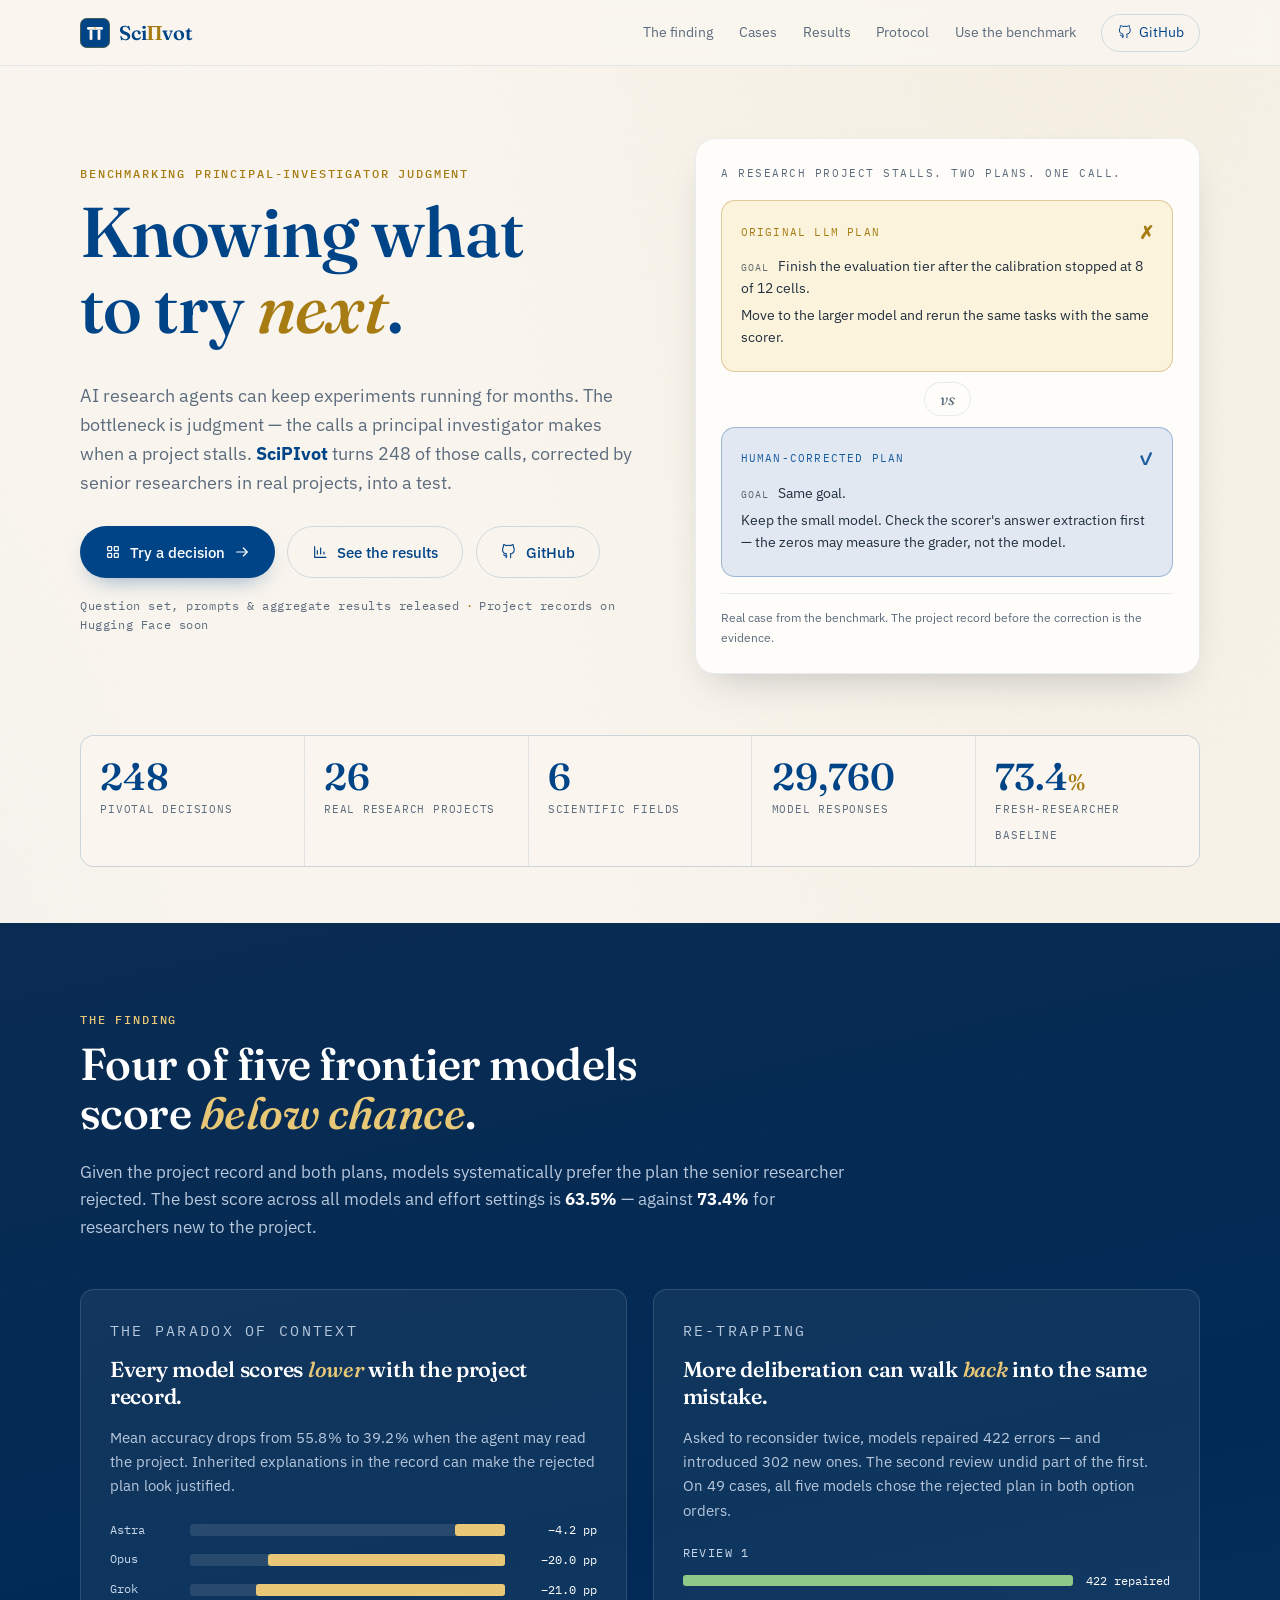
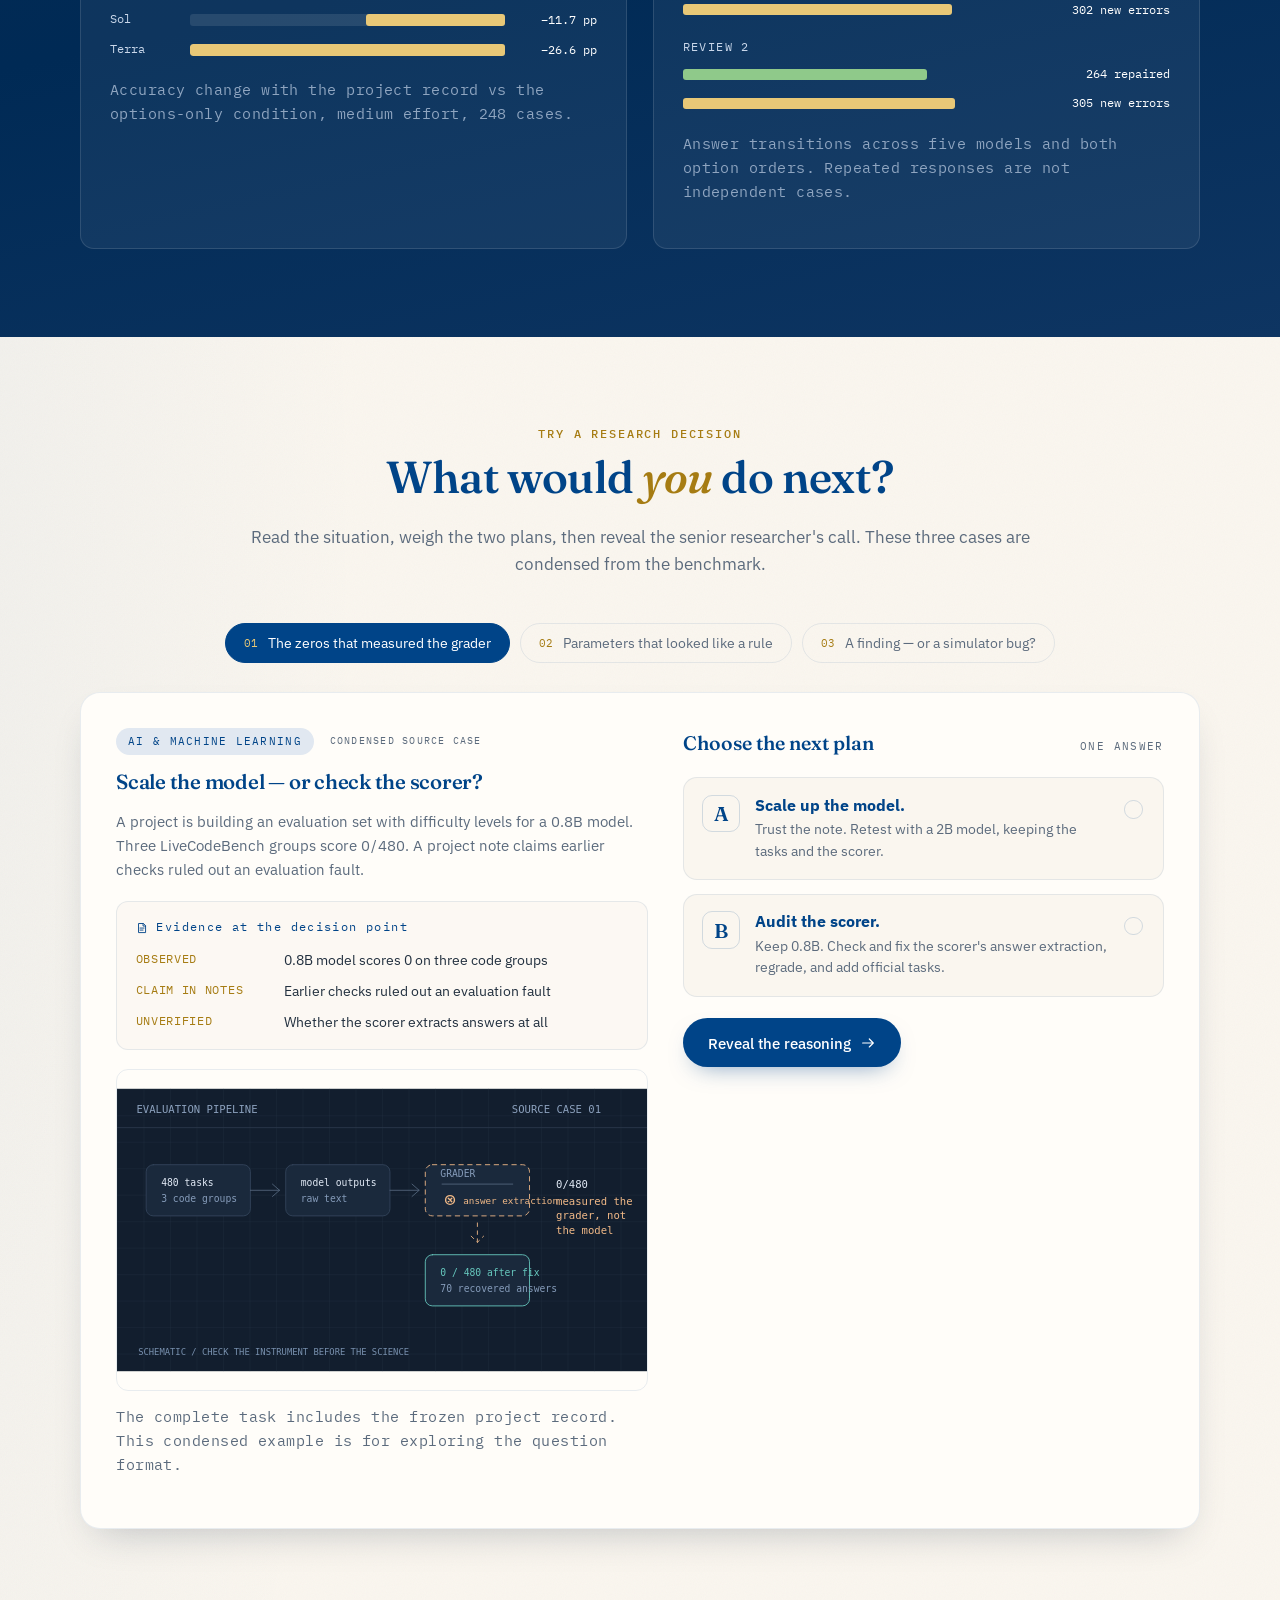
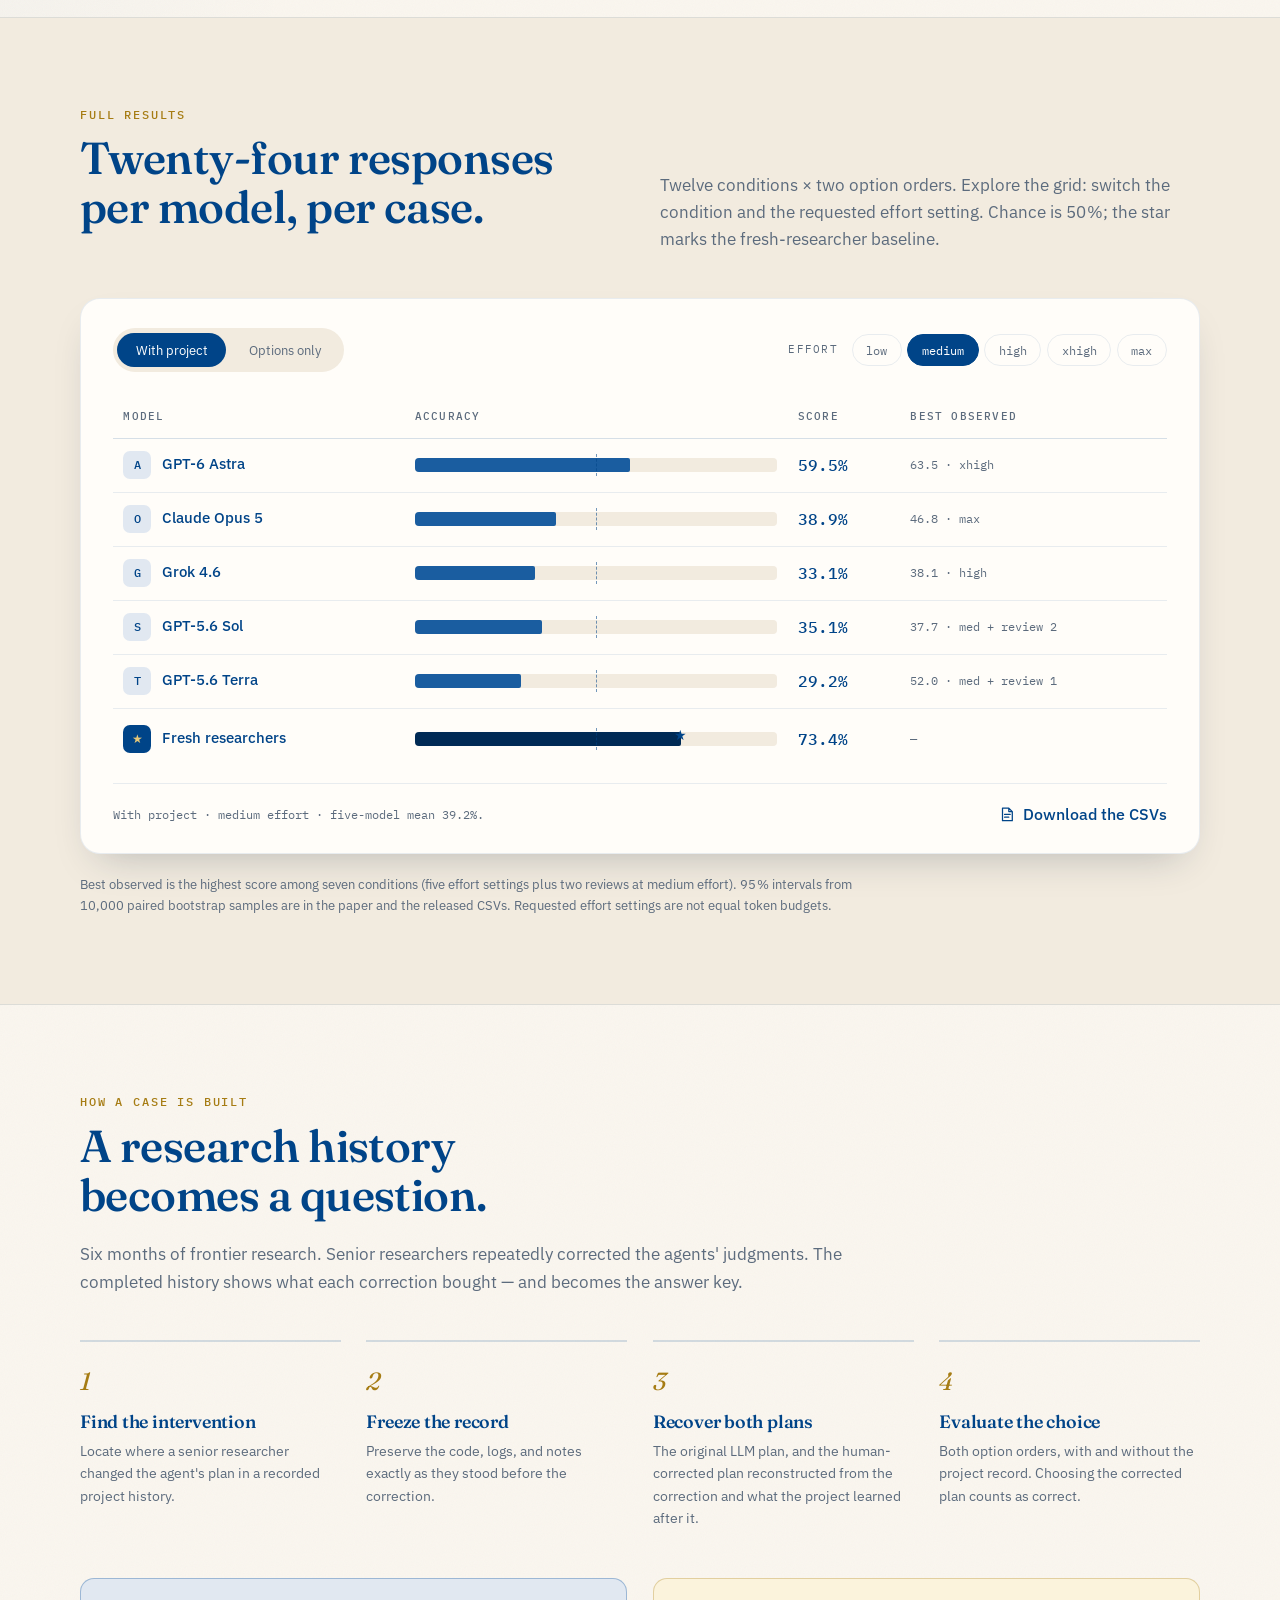
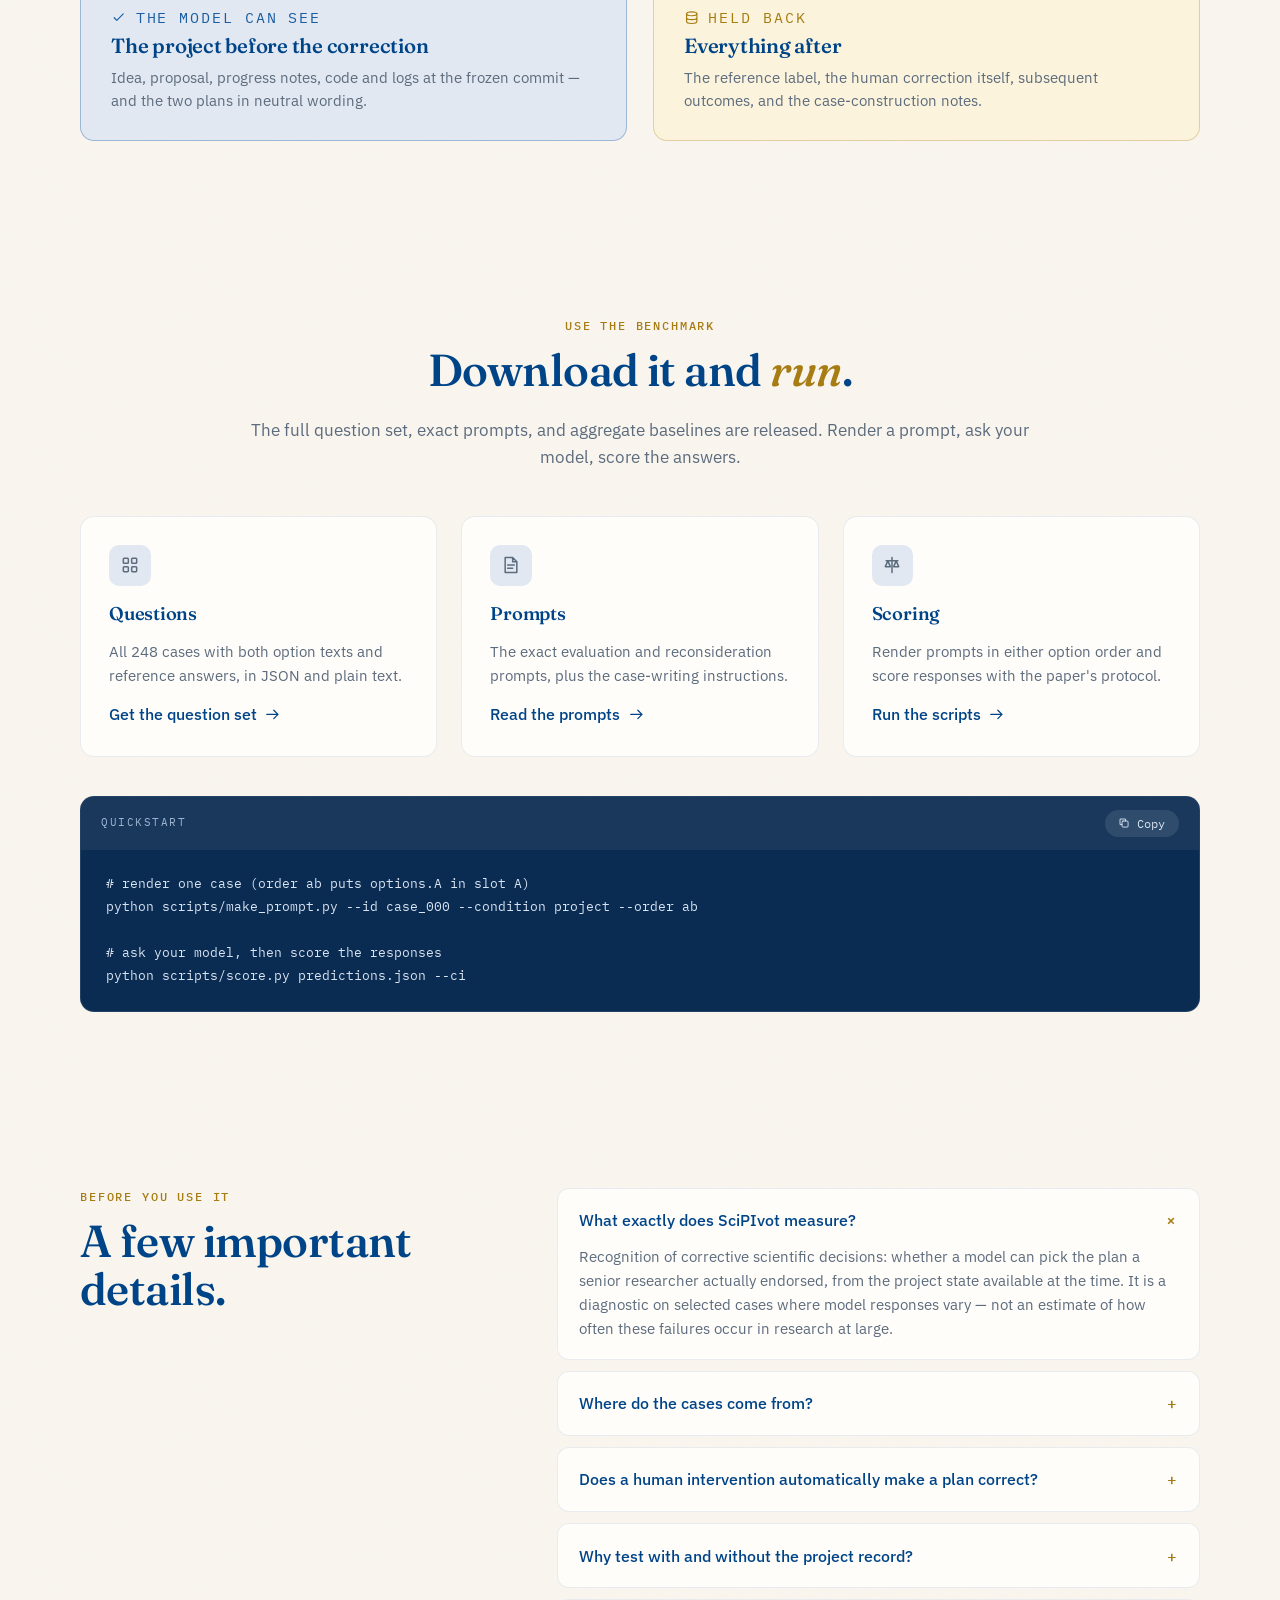
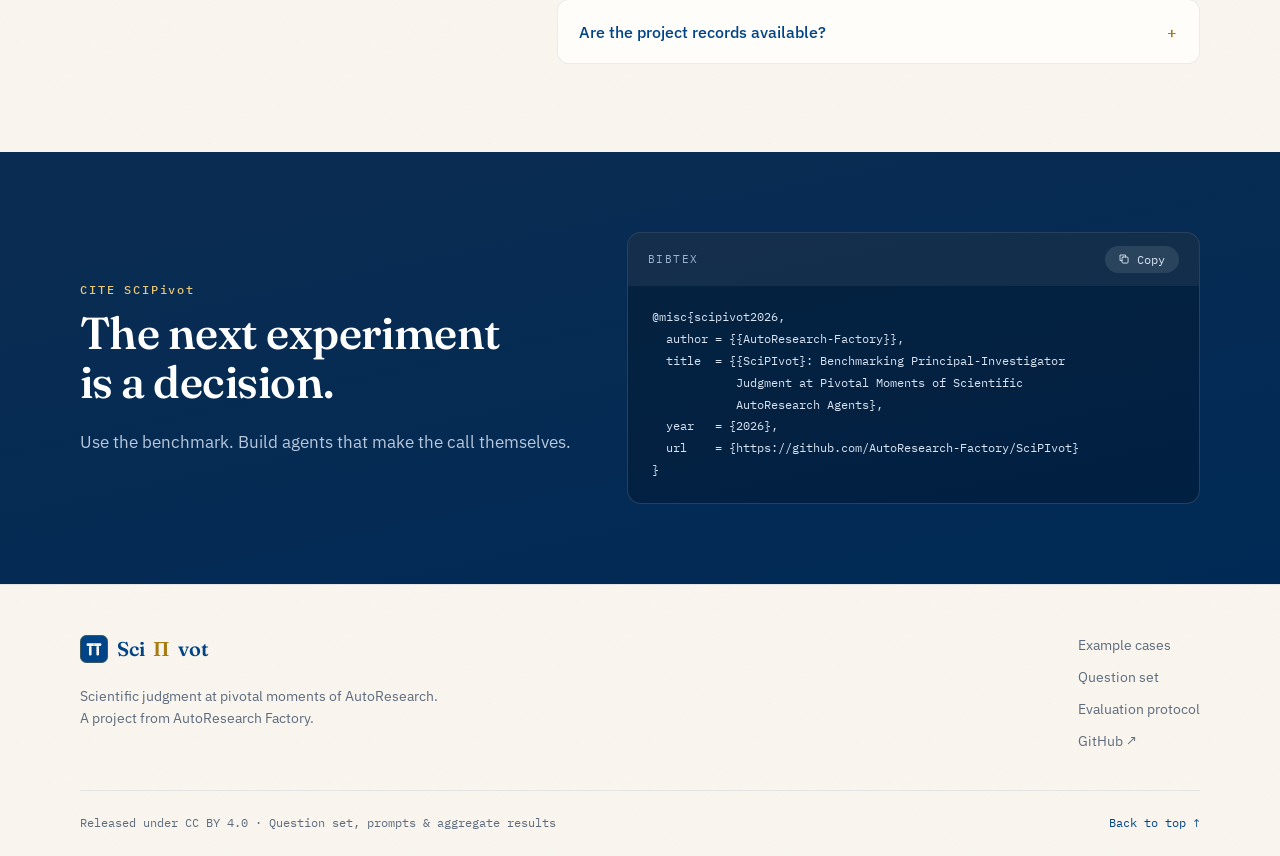
==== docs/index.html @ 682e92ec "Add SciPIvot landing page (docs/) and README banner Redesigned project landing: hero with the two-pl" ====
<!doctype html>
<html lang="en">
<head>
  <meta charset="utf-8">
  <meta name="viewport" content="width=device-width, initial-scale=1">
  <meta name="theme-color" content="#faf6ef">
  <meta name="description" content="SciPIvot benchmarks the judgment of AI research agents at pivotal moments: 248 decisions from real projects where a senior researcher had to correct the agent's plan.">
  <meta property="og:title" content="SciPIvot — Benchmarking PI Judgment of AI Research Agents">
  <meta property="og:description" content="248 decisions from real research. Two competing plans. Can AI make the call a principal investigator would?">
  <meta property="og:type" content="website">
  <meta property="og:image" content="assets/social-card.png">
  <meta property="og:url" content="https://autoresearch-factory.github.io/SciPIvot/">
  <meta name="twitter:card" content="summary_large_image">
  <link rel="canonical" href="https://autoresearch-factory.github.io/SciPIvot/">
  <title>SciPIvot — Benchmarking PI Judgment of AI Research Agents</title>
  <link rel="icon" href="assets/mark.svg" type="image/svg+xml">
  <link rel="preconnect" href="https://fonts.googleapis.com">
  <link rel="preconnect" href="https://fonts.gstatic.com" crossorigin>
  <link href="https://fonts.googleapis.com/css2?family=Fraunces:ital,opsz,wght@0,9..144,300..700;1,9..144,300..700&family=IBM+Plex+Mono:wght@400;500&family=IBM+Plex+Sans:wght@400;500;600&display=swap" rel="stylesheet">
  <link rel="stylesheet" href="style.css">
  <script src="app.js" defer></script>
</head>
<body>
  <svg class="icon-defs" xmlns="http://www.w3.org/2000/svg" aria-hidden="true"><defs>
    <symbol id="icon-arrow" viewBox="0 0 24 24"><path d="M4 12h16m-6-6 6 6-6 6"/></symbol>
    <symbol id="icon-external" viewBox="0 0 24 24"><path d="M7 17 17 7M7 7h10v10"/></symbol>
    <symbol id="icon-github" viewBox="0 0 24 24"><path d="M9 19c-4 1-4-2-6-2m12 5v-4c0-1 .1-2-.5-2.7 3.3-.4 6.5-1.6 6.5-7.3a6 6 0 0 0-1.5-4.2c.2-.8.3-2.3-.2-3.8 0 0-1.2-.4-4.1 1.6a14 14 0 0 0-7.4 0C4.4-.4 3.2 0 3.2 0c-.5 1.5-.4 3-.2 3.8A6 6 0 0 0 1.5 8c0 5.7 3.2 6.9 6.5 7.3-.6.7-.6 1.7-.5 2.7v4" transform="translate(1 1) scale(.9)"/></symbol>
    <symbol id="icon-grid" viewBox="0 0 24 24"><rect x="4" y="4" width="6" height="6" rx="1"/><rect x="14" y="4" width="6" height="6" rx="1"/><rect x="4" y="14" width="6" height="6" rx="1"/><rect x="14" y="14" width="6" height="6" rx="1"/></symbol>
    <symbol id="icon-chart" viewBox="0 0 24 24"><path d="M4 4v16h17M8 15v-5m5 5V6m5 9v-3"/></symbol>
    <symbol id="icon-copy" viewBox="0 0 24 24"><rect x="8" y="8" width="12" height="12" rx="2"/><path d="M15 8V4H4v11h4"/></symbol>
    <symbol id="icon-check" viewBox="0 0 24 24"><path d="m5 12 4 4L19 6"/></symbol>
    <symbol id="icon-file" viewBox="0 0 24 24"><path d="M14 3H5v18h14V8Zm0 0v5h5M8 12h8m-8 4h6"/></symbol>
    <symbol id="icon-scale" viewBox="0 0 24 24"><path d="M12 3v18M5 7h14M7 7l-3 7h6Zm10 0-3 7h6Z"/></symbol>
    <symbol id="icon-db" viewBox="0 0 24 24"><ellipse cx="12" cy="6" rx="8" ry="3"/><path d="M4 6v12c0 1.7 3.6 3 8 3s8-1.3 8-3V6M4 12c0 1.7 3.6 3 8 3s8-1.3 8-3"/></symbol>
  </defs></svg>
  <a class="skip-link" href="#main">Skip to content</a>

  <header class="site-header">
    <div class="container header-inner">
      <a class="brand" href="#main"><img src="assets/mark.svg" width="30" height="30" alt=""><span>Sci<b>&#928;</b>vot</span></a>
      <button class="menu-toggle" aria-expanded="false" aria-controls="main-nav" aria-label="Open navigation"><span></span><span></span></button>
      <nav id="main-nav" aria-label="Main navigation">
        <a href="#finding">The finding</a>
        <a href="#cases">Cases</a>
        <a href="#results">Results</a>
        <a href="#protocol">Protocol</a>
        <a href="#use">Use the benchmark</a>
        <a class="nav-github" href="https://github.com/AutoResearch-Factory/SciPIvot"><svg class="icon"><use href="#icon-github"/></svg>GitHub</a>
      </nav>
    </div>
  </header>

  <main id="main">
    <!-- ============ HERO ============ -->
    <section class="hero">
      <div class="container hero-grid">
        <div class="hero-copy">
          <p class="eyebrow reveal">BENCHMARKING PRINCIPAL-INVESTIGATOR JUDGMENT</p>
          <h1 class="reveal d1">Knowing what<br>to try <em>next</em>.</h1>
          <p class="hero-lede reveal d2">AI research agents can keep experiments running for months. The bottleneck is judgment — the calls a principal investigator makes when a project stalls. <strong>SciPIvot</strong> turns 248 of those calls, corrected by senior researchers in real projects, into a test.</p>
          <div class="hero-actions reveal d3">
            <a class="button button-primary" href="#cases"><svg class="icon"><use href="#icon-grid"/></svg>Try a decision<svg class="icon"><use href="#icon-arrow"/></svg></a>
            <a class="button button-outline" href="#results"><svg class="icon"><use href="#icon-chart"/></svg>See the results</a>
            <a class="button button-outline" href="https://github.com/AutoResearch-Factory/SciPIvot"><svg class="icon"><use href="#icon-github"/></svg>GitHub</a>
          </div>
          <p class="hero-status reveal d4">Question set, prompts &amp; aggregate results released<span>·</span>Project records on Hugging Face soon</p>
        </div>
        <div class="hero-visual reveal d2" aria-label="A benchmark case: two competing plans">
          <div class="plan-duel">
            <p class="duel-caption">A RESEARCH PROJECT STALLS. TWO PLANS. ONE CALL.</p>
            <article class="plan-card plan-rejected">
              <header><span class="plan-tag">Original LLM plan</span><span class="verdict" aria-label="rejected">&#10007;</span></header>
              <p class="plan-goal"><span>Goal</span> Finish the evaluation tier after the calibration stopped at 8 of 12 cells.</p>
              <p>Move to the larger model and rerun the same tasks with the same scorer.</p>
            </article>
            <div class="duel-vs"><span>vs</span></div>
            <article class="plan-card plan-reference">
              <header><span class="plan-tag">Human-corrected plan</span><span class="verdict" aria-label="correct">&#10003;</span></header>
              <p class="plan-goal"><span>Goal</span> Same goal.</p>
              <p>Keep the small model. Check the scorer's answer extraction first — the zeros may measure the grader, not the model.</p>
            </article>
            <p class="duel-note">Real case from the benchmark. The project record before the correction is the evidence.</p>
          </div>
        </div>
      </div>
      <div class="container hero-stats reveal d4" role="list" aria-label="Benchmark at a glance">
        <div class="stat" role="listitem"><strong>248</strong><span>pivotal decisions</span></div>
        <div class="stat" role="listitem"><strong>26</strong><span>real research projects</span></div>
        <div class="stat" role="listitem"><strong>6</strong><span>scientific fields</span></div>
        <div class="stat" role="listitem"><strong>29,760</strong><span>model responses</span></div>
        <div class="stat" role="listitem"><strong>73.4<small>%</small></strong><span>fresh-researcher baseline</span></div>
      </div>
    </section>

    <!-- ============ THE FINDING ============ -->
    <section class="finding-section" id="finding">
      <div class="container">
        <div class="section-heading reveal">
          <p class="eyebrow light">THE FINDING</p>
          <h2>Four of five frontier models<br>score <em>below chance</em>.</h2>
          <p class="section-lede">Given the project record and both plans, models systematically prefer the plan the senior researcher rejected. The best score across all models and effort settings is <strong>63.5%</strong> — against <strong>73.4%</strong> for researchers new to the project.</p>
        </div>
        <div class="finding-grid">
          <article class="finding-card reveal">
            <p class="finding-kicker">THE PARADOX OF CONTEXT</p>
            <h3>Every model scores <em>lower</em> with the project record.</h3>
            <p>Mean accuracy drops from 55.8&#8202;% to 39.2&#8202;% when the agent may read the project. Inherited explanations in the record can make the rejected plan look justified.</p>
            <div class="delta-chart" role="img" aria-label="Accuracy change when the project record is added, per model: Astra minus 4.2, Opus minus 20.0, Grok minus 21.0, Sol minus 11.7, Terra minus 26.6 percentage points">
              <div class="delta-row"><span class="delta-name">Astra</span><span class="delta-track"><span class="delta-bar" style="--w:15.8%"></span></span><span class="delta-val">&#8722;4.2 pp</span></div>
              <div class="delta-row"><span class="delta-name">Opus</span><span class="delta-track"><span class="delta-bar" style="--w:75.2%"></span></span><span class="delta-val">&#8722;20.0 pp</span></div>
              <div class="delta-row"><span class="delta-name">Grok</span><span class="delta-track"><span class="delta-bar" style="--w:79.0%"></span></span><span class="delta-val">&#8722;21.0 pp</span></div>
              <div class="delta-row"><span class="delta-name">Sol</span><span class="delta-track"><span class="delta-bar" style="--w:44.0%"></span></span><span class="delta-val">&#8722;11.7 pp</span></div>
              <div class="delta-row"><span class="delta-name">Terra</span><span class="delta-track"><span class="delta-bar" style="--w:100%"></span></span><span class="delta-val">&#8722;26.6 pp</span></div>
            </div>
            <p class="chart-note">Accuracy change with the project record vs the options-only condition, medium effort, 248 cases.</p>
          </article>
          <article class="finding-card reveal d1">
            <p class="finding-kicker">RE-TRAPPING</p>
            <h3>More deliberation can walk <em>back</em> into the same mistake.</h3>
            <p>Asked to reconsider twice, models repaired 422 errors — and introduced 302 new ones. The second review undid part of the first. On 49 cases, all five models chose the rejected plan in both option orders.</p>
            <div class="repair-viz" role="img" aria-label="First review: 422 repairs, 302 new errors. Second review: 264 repairs, 305 new errors.">
              <div class="repair-stage">
                <p class="repair-label">Review 1</p>
                <div class="repair-bars">
                  <div class="repair-bar repair-good"><span class="repair-fill" style="--w:100%"></span><span class="repair-num">422 repaired</span></div>
                  <div class="repair-bar repair-bad"><span class="repair-fill" style="--w:71.6%"></span><span class="repair-num">302 new errors</span></div>
                </div>
              </div>
              <div class="repair-stage">
                <p class="repair-label">Review 2</p>
                <div class="repair-bars">
                  <div class="repair-bar repair-good"><span class="repair-fill" style="--w:62.6%"></span><span class="repair-num">264 repaired</span></div>
                  <div class="repair-bar repair-bad"><span class="repair-fill" style="--w:72.3%"></span><span class="repair-num">305 new errors</span></div>
                </div>
              </div>
            </div>
            <p class="chart-note">Answer transitions across five models and both option orders. Repeated responses are not independent cases.</p>
          </article>
        </div>
      </div>
    </section>

    <!-- ============ CASES ============ -->
    <section class="section container" id="cases">
      <div class="section-heading centered reveal">
        <p class="eyebrow">TRY A RESEARCH DECISION</p>
        <h2>What would <em>you</em> do next?</h2>
        <p class="section-lede">Read the situation, weigh the two plans, then reveal the senior researcher's call. These three cases are condensed from the benchmark.</p>
      </div>
      <div class="case-tabs reveal" role="tablist" aria-label="Example research cases">
        <button role="tab" id="tab-scorer" aria-selected="true" aria-controls="case-panel" data-case="scorer"><span>01</span>The zeros that measured the grader</button>
        <button role="tab" id="tab-cloth" tabindex="-1" aria-selected="false" aria-controls="case-panel" data-case="cloth"><span>02</span>Parameters that looked like a rule</button>
        <button role="tab" id="tab-simulator" tabindex="-1" aria-selected="false" aria-controls="case-panel" data-case="simulator"><span>03</span>A finding — or a simulator bug?</button>
      </div>
      <div class="example-panel reveal d1" id="case-panel" role="tabpanel" aria-labelledby="tab-scorer">
        <div class="case-context">
          <div class="case-context-top">
            <span class="domain-tag" id="case-domain">AI &amp; MACHINE LEARNING</span>
            <span class="example-label">CONDENSED SOURCE CASE</span>
          </div>
          <h3 id="case-title">Scale the model — or check the scorer?</h3>
          <p id="case-context">A project is building an evaluation set with difficulty levels for a 0.8B model. Three LiveCodeBench groups score 0&#8202;/&#8202;480. A project note claims earlier checks ruled out an evaluation fault.</p>
          <div class="evidence-window">
            <div class="evidence-title"><svg class="icon"><use href="#icon-file"/></svg>Evidence at the decision point</div>
            <dl id="case-evidence">
              <div><dt>Observed</dt><dd>0.8B model scores 0 on three code groups</dd></div>
              <div><dt>Claim in notes</dt><dd>Earlier checks ruled out an evaluation fault</dd></div>
              <div><dt>Unverified</dt><dd>Whether the scorer extracts answers at all</dd></div>
            </dl>
          </div>
          <div class="case-schematic"><img id="case-image" src="assets/case-scorer.svg" alt="Schematic of an evaluation pipeline where the grader skips answer extraction" width="600" height="320"></div>
          <p class="snapshot-note">The complete task includes the frozen project record. This condensed example is for exploring the question format.</p>
        </div>
        <div class="case-decision">
          <div class="decision-heading"><h4>Choose the next plan</h4><span>ONE ANSWER</span></div>
          <div class="answer-options" role="group" aria-label="Candidate research plans">
            <button class="answer" data-answer="a" aria-pressed="false">
              <span class="answer-letter">A</span>
              <span class="answer-body"><strong id="answer-a-title">Scale up the model.</strong><span id="answer-a-body">Trust the note. Retest with a 2B model, keeping the tasks and the scorer.</span></span>
              <span class="answer-radio" aria-hidden="true"></span>
            </button>
            <button class="answer" data-answer="b" aria-pressed="false">
              <span class="answer-letter">B</span>
              <span class="answer-body"><strong id="answer-b-title">Audit the scorer.</strong><span id="answer-b-body">Keep 0.8B. Check and fix the scorer's answer extraction, regrade, and add official tasks.</span></span>
              <span class="answer-radio" aria-hidden="true"></span>
            </button>
          </div>
          <div class="answer-result" id="answer-result" role="status" hidden></div>
          <div class="case-controls">
            <button class="button button-primary" id="reveal-answer" disabled>Reveal the reasoning<svg class="icon"><use href="#icon-arrow"/></svg></button>
            <button class="text-button" id="reset-case" hidden>Try another case &#8635;</button>
          </div>
          <p class="example-feedback" id="copy-feedback" role="status"></p>
        </div>
      </div>
    </section>

    <!-- ============ RESULTS ============ -->
    <section class="results-section" id="results">
      <div class="container">
        <div class="section-heading results-heading reveal">
          <div>
            <p class="eyebrow">FULL RESULTS</p>
            <h2>Twenty-four responses<br>per model, per case.</h2>
          </div>
          <p class="section-lede">Twelve conditions &#215; two option orders. Explore the grid: switch the condition and the requested effort setting. Chance is 50&#8202;%; the star marks the fresh-researcher baseline.</p>
        </div>
        <div class="result-panel reveal d1">
          <div class="result-toolbar">
            <div class="segmented" role="group" aria-label="Evaluation condition">
              <button type="button" data-arm="project" aria-pressed="true">With project</button>
              <button type="button" data-arm="options" aria-pressed="false">Options only</button>
            </div>
            <div class="effort-picker" role="group" aria-label="Requested effort setting">
              <span class="effort-label">Effort</span>
              <button type="button" data-effort="low">low</button>
              <button type="button" data-effort="medium" aria-pressed="true">medium</button>
              <button type="button" data-effort="high">high</button>
              <button type="button" data-effort="xhigh">xhigh</button>
              <button type="button" data-effort="max">max</button>
            </div>
          </div>
          <div class="result-table-scroll">
            <table class="results-table">
              <caption class="sr-only">Model accuracy by condition and effort setting.</caption>
              <thead><tr>
                <th scope="col">Model</th>
                <th scope="col">Accuracy</th>
                <th scope="col">Score</th>
                <th scope="col">Best observed</th>
              </tr></thead>
              <tbody id="result-rows"></tbody>
              <tfoot>
                <tr class="human-row"><th scope="row"><span class="model-symbol human">&#9733;</span>Fresh researchers</th>
                  <td><div class="meter"><span class="meter-fill human-fill" style="--w:73.4%"></span><span class="chance" style="left:50%"></span><span class="human-mark" style="left:73.4%">&#9733;</span></div></td>
                  <td class="score-cell">73.4%</td><td class="best-cell">—</td></tr>
              </tfoot>
            </table>
          </div>
          <div class="result-bottom">
            <p id="result-summary" role="status">With project · medium effort · five-model mean 39.2%.</p>
            <a class="text-link" href="https://github.com/AutoResearch-Factory/SciPIvot/tree/main/results"><svg class="icon"><use href="#icon-file"/></svg>Download the CSVs</a>
          </div>
        </div>
        <div class="result-notes reveal">
          <p>Best observed is the highest score among seven conditions (five effort settings plus two reviews at medium effort). 95&#8202;% intervals from 10,000 paired bootstrap samples are in the paper and the released CSVs. Requested effort settings are not equal token budgets.</p>
        </div>
      </div>
    </section>

    <!-- ============ PROTOCOL ============ -->
    <section class="protocol-section" id="protocol">
      <div class="container">
        <div class="section-heading reveal">
          <p class="eyebrow">HOW A CASE IS BUILT</p>
          <h2>A research history<br>becomes a question.</h2>
          <p class="section-lede">Six months of frontier research. Senior researchers repeatedly corrected the agents' judgments. The completed history shows what each correction bought — and becomes the answer key.</p>
        </div>
        <ol class="pipeline reveal">
          <li><span class="step-number">1</span><h3>Find the intervention</h3><p>Locate where a senior researcher changed the agent's plan in a recorded project history.</p></li>
          <li><span class="step-number">2</span><h3>Freeze the record</h3><p>Preserve the code, logs, and notes exactly as they stood before the correction.</p></li>
          <li><span class="step-number">3</span><h3>Recover both plans</h3><p>The original LLM plan, and the human-corrected plan reconstructed from the correction and what the project learned after it.</p></li>
          <li><span class="step-number">4</span><h3>Evaluate the choice</h3><p>Both option orders, with and without the project record. Choosing the corrected plan counts as correct.</p></li>
        </ol>
        <div class="boundary-panel reveal d1">
          <div class="boundary can-see">
            <p class="boundary-label"><svg class="icon"><use href="#icon-check"/></svg>THE MODEL CAN SEE</p>
            <h3>The project before the correction</h3>
            <p>Idea, proposal, progress notes, code and logs at the frozen commit — and the two plans in neutral wording.</p>
          </div>
          <div class="boundary held-back">
            <p class="boundary-label"><svg class="icon"><use href="#icon-db"/></svg>HELD BACK</p>
            <h3>Everything after</h3>
            <p>The reference label, the human correction itself, subsequent outcomes, and the case-construction notes.</p>
          </div>
        </div>
      </div>
    </section>

    <!-- ============ USE IT ============ -->
    <section class="section container" id="use">
      <div class="section-heading centered reveal">
        <p class="eyebrow">USE THE BENCHMARK</p>
        <h2>Download it and <em>run</em>.</h2>
        <p class="section-lede">The full question set, exact prompts, and aggregate baselines are released. Render a prompt, ask your model, score the answers.</p>
      </div>
      <div class="use-grid reveal">
        <article class="use-card">
          <p class="use-icon"><svg class="icon"><use href="#icon-grid"/></svg></p>
          <h3>Questions</h3>
          <p>All 248 cases with both option texts and reference answers, in JSON and plain text.</p>
          <a class="text-link" href="https://github.com/AutoResearch-Factory/SciPIvot/tree/main/data">Get the question set<svg class="icon"><use href="#icon-arrow"/></svg></a>
        </article>
        <article class="use-card">
          <p class="use-icon"><svg class="icon"><use href="#icon-file"/></svg></p>
          <h3>Prompts</h3>
          <p>The exact evaluation and reconsideration prompts, plus the case-writing instructions.</p>
          <a class="text-link" href="https://github.com/AutoResearch-Factory/SciPIvot/tree/main/prompts">Read the prompts<svg class="icon"><use href="#icon-arrow"/></svg></a>
        </article>
        <article class="use-card">
          <p class="use-icon"><svg class="icon"><use href="#icon-scale"/></svg></p>
          <h3>Scoring</h3>
          <p>Render prompts in either option order and score responses with the paper's protocol.</p>
          <a class="text-link" href="https://github.com/AutoResearch-Factory/SciPIvot/tree/main/scripts">Run the scripts<svg class="icon"><use href="#icon-arrow"/></svg></a>
        </article>
      </div>
      <div class="snippet-wrap reveal d1">
        <div class="snippet-head"><span>QUICKSTART</span><button class="copy-btn" type="button" data-copy="snippet"><svg class="icon"><use href="#icon-copy"/></svg><span>Copy</span></button></div>
        <pre id="snippet"><code># render one case (order ab puts options.A in slot A)
python scripts/make_prompt.py --id case_000 --condition project --order ab

# ask your model, then score the responses
python scripts/score.py predictions.json --ci</code></pre>
      </div>
    </section>

    <!-- ============ FAQ ============ -->
    <section class="section container faq-section" id="faq">
      <div class="section-heading reveal">
        <p class="eyebrow">BEFORE YOU USE IT</p>
        <h2>A few important details.</h2>
      </div>
      <div class="faq-list reveal">
        <details open><summary>What exactly does SciPIvot measure?<span aria-hidden="true">+</span></summary><p>Recognition of corrective scientific decisions: whether a model can pick the plan a senior researcher actually endorsed, from the project state available at the time. It is a diagnostic on selected cases where model responses vary — not an estimate of how often these failures occur in research at large.</p></details>
        <details><summary>Where do the cases come from?<span aria-hidden="true">+</span></summary><p>Six months of research in which senior researchers ran LLM agents on 26 PhD-level projects across six scientific fields, from PDE solving to robotics to biological imaging, and repeatedly intervened. The benchmark draws its cases from those recorded interventions.</p></details>
        <details><summary>Does a human intervention automatically make a plan correct?<span aria-hidden="true">+</span></summary><p>The intervention identifies a candidate decision. The reference plan is grounded in the correction and in the experimental record that explains it. It is not a claim that every alternative direction is invalid — it is the best-supported next step for that project's question.</p></details>
        <details><summary>Why test with and without the project record?<span aria-hidden="true">+</span></summary><p>A model can pick the reference option from wording alone. The options-only condition exposes that. The surprising part: on these cases every model does worse with the record — the inherited explanations in it can make the rejected plan look justified.</p></details>
        <details><summary>Are the project records available?<span aria-hidden="true">+</span></summary><p>Yes. The frozen project records are being released as a Hugging Face dataset, packaged per project at the exact commits the cases use. The question set, prompts, and aggregate results are already in the GitHub repository.</p></details>
      </div>
    </section>

    <!-- ============ CITE ============ -->
    <section class="cite-section" id="cite">
      <div class="container cite-inner reveal">
        <div>
          <p class="eyebrow light">CITE SCIPivot</p>
          <h2>The next experiment<br>is a decision.</h2>
          <p class="section-lede">Use the benchmark. Build agents that make the call themselves.</p>
        </div>
        <div class="cite-box">
          <div class="snippet-head"><span>BIBTEX</span><button class="copy-btn" type="button" data-copy="bibtex"><svg class="icon"><use href="#icon-copy"/></svg><span>Copy</span></button></div>
          <pre id="bibtex"><code>@misc{scipivot2026,
  author = {{AutoResearch-Factory}},
  title  = {{SciPIvot}: Benchmarking Principal-Investigator
            Judgment at Pivotal Moments of Scientific
            AutoResearch Agents},
  year   = {2026},
  url    = {https://github.com/AutoResearch-Factory/SciPIvot}
}</code></pre>
        </div>
      </div>
    </section>
  </main>

  <footer class="site-footer">
    <div class="container footer-main">
      <div>
        <a class="brand" href="#main"><img src="assets/mark.svg" width="28" height="28" alt="">Sci<b>&#928;</b>vot</a>
        <p>Scientific judgment at pivotal moments of AutoResearch.<br>A project from AutoResearch Factory.</p>
      </div>
      <nav aria-label="Footer navigation">
        <a href="#cases">Example cases</a>
        <a href="https://github.com/AutoResearch-Factory/SciPIvot/tree/main/data">Question set</a>
        <a href="#protocol">Evaluation protocol</a>
        <a href="https://github.com/AutoResearch-Factory/SciPIvot">GitHub &#8599;</a>
      </nav>
    </div>
    <div class="container footer-bottom">
      <span>Released under CC BY 4.0 &#183; Question set, prompts &amp; aggregate results</span>
      <a href="#main">Back to top &#8593;</a>
    </div>
  </footer>
</body>
</html>
---- docs/style.css ----
/* ============================================================
   SciPIvot landing — "laboratory notebook x scientific journal"
   Palette validated for CVD safety: mark navy #1A5DA0, amber #A67C13
   on warm paper #FAF6EF (see docs/assets/ — validator: ALL PASS).
   ============================================================ */
:root {
  --paper: #faf6ef;
  --paper-deep: #f2ebdf;
  --card: #fffdf9;
  --ink: #004488;            /* headings / brand navy (paper figure navy) */
  --ink-deep: #002a55;
  --text: #22303f;
  --text-soft: #5c6b7d;
  --hairline: rgba(0, 68, 136, .16);
  --hairline-soft: rgba(0, 68, 136, .09);
  --navy-mark: #1a5da0;      /* validated chart navy */
  --amber: #a67c13;          /* validated chart amber */
  --amber-tint: #fbf3dc;     /* paper: original LLM plan */
  --navy-tint: #e1e8f1;      /* paper: human-corrected plan */
  --shadow: 0 18px 40px -18px rgba(26, 42, 64, .28);
  --radius: 14px;
  --font-display: "Fraunces", "Iowan Old Style", Georgia, serif;
  --font-body: "IBM Plex Sans", "Helvetica Neue", sans-serif;
  --font-mono: "IBM Plex Mono", Menlo, monospace;
}

* { box-sizing: border-box; }
html { scroll-behavior: smooth; }
body {
  margin: 0;
  font-family: var(--font-body);
  color: var(--text);
  background-color: var(--paper);
  background-image:
    radial-gradient(ellipse 90% 60% at 85% -10%, rgba(166, 124, 19, .07), transparent 60%),
    radial-gradient(ellipse 70% 50% at -10% 30%, rgba(26, 93, 160, .05), transparent 55%),
    url("data:image/svg+xml,%3Csvg xmlns='http://www.w3.org/2000/svg' width='140' height='140'%3E%3Cfilter id='n'%3E%3CfeTurbulence type='fractalNoise' baseFrequency='.9' numOctaves='2'/%3E%3C/filter%3E%3Crect width='140' height='140' filter='url(%23n)' opacity='.035'/%3E%3C/svg%3E");
  line-height: 1.6;
  -webkit-font-smoothing: antialiased;
}
img { max-width: 100%; display: block; }
a { color: inherit; }
.icon-defs { position: absolute; width: 0; height: 0; }
.icon { width: 1.05em; height: 1.05em; fill: none; stroke: currentColor; stroke-width: 1.8; stroke-linecap: round; stroke-linejoin: round; vertical-align: -0.15em; }
.skip-link { position: absolute; left: -999px; top: 0; background: var(--ink); color: #fff; padding: .6em 1em; z-index: 99; }
.skip-link:focus { left: 8px; }
.container { width: min(1120px, 92vw); margin-inline: auto; }
.sr-only { position: absolute; width: 1px; height: 1px; overflow: hidden; clip: rect(0 0 0 0); }

/* ---------- type ---------- */
h1, h2, h3 { font-family: var(--font-display); color: var(--ink); line-height: 1.08; margin: 0 0 .5em; font-weight: 560; letter-spacing: -.012em; }
h1 { font-size: clamp(2.7rem, 6vw, 4.4rem); }
h2 { font-size: clamp(1.9rem, 3.6vw, 2.8rem); }
h3 { font-size: 1.28rem; line-height: 1.25; }
h1 em, h2 em, h3 em { font-style: italic; color: var(--amber); font-weight: 520; }
.eyebrow {
  font-family: var(--font-mono); font-size: .72rem; letter-spacing: .16em;
  color: var(--amber); margin: 0 0 .9em; font-weight: 500;
}
.eyebrow.light { color: #e8c877; }
.section-lede { font-size: 1.06rem; color: var(--text-soft); max-width: 46em; margin: 0; }
.section { padding: 5.5rem 0; }
.section-heading { margin-bottom: 2.8rem; }
.section-heading.centered { text-align: center; }
.section-heading.centered .section-lede { margin-inline: auto; }

/* ---------- header ---------- */
.site-header {
  position: sticky; top: 0; z-index: 50;
  background: color-mix(in srgb, var(--paper) 88%, transparent);
  backdrop-filter: blur(10px);
  border-bottom: 1px solid var(--hairline-soft);
}
.header-inner { display: flex; align-items: center; justify-content: space-between; padding: .85rem 0; }
.brand { display: inline-flex; align-items: center; gap: .55rem; text-decoration: none; font-family: var(--font-display); font-size: 1.25rem; color: var(--ink); font-weight: 600; }
.brand b { font-weight: 600; color: var(--amber); }
.site-header nav { display: flex; gap: 1.6rem; align-items: center; }
.site-header nav a { text-decoration: none; font-size: .88rem; color: var(--text-soft); transition: color .2s; }
.site-header nav a:hover { color: var(--ink); }
.nav-github { display: inline-flex; gap: .4rem; align-items: center; border: 1px solid var(--hairline); padding: .42rem .95rem; border-radius: 999px; color: var(--ink) !important; }
.nav-github:hover { background: var(--ink); color: #fff !important; }
.menu-toggle { display: none; background: none; border: 0; padding: .5rem; cursor: pointer; }
.menu-toggle span { display: block; width: 22px; height: 2px; background: var(--ink); margin: 5px 0; transition: .25s; }

/* ---------- buttons ---------- */
.button {
  display: inline-flex; align-items: center; gap: .55rem; text-decoration: none;
  padding: .82rem 1.5rem; border-radius: 999px; font-size: .95rem; font-weight: 500;
  border: 1px solid transparent; cursor: pointer; font-family: var(--font-body);
  transition: transform .18s ease, box-shadow .18s ease, background .18s;
}
.button-primary { background: var(--ink); color: #fff; box-shadow: 0 10px 24px -12px rgba(0, 68, 136, .55); }
.button-primary:hover { transform: translateY(-2px); background: var(--ink-deep); }
.button-outline { border-color: var(--hairline); color: var(--ink); background: transparent; }
.button-outline:hover { border-color: var(--ink); transform: translateY(-2px); }
.text-button { background: none; border: 0; color: var(--text-soft); cursor: pointer; font-size: .9rem; padding: .5rem; }
.text-button:hover { color: var(--ink); }
.text-link { display: inline-flex; align-items: center; gap: .45rem; color: var(--ink); text-decoration: none; font-weight: 500; border-bottom: 1.5px solid transparent; }
.text-link:hover { border-bottom-color: var(--amber); }

/* ---------- hero ---------- */
.hero { padding: 4.5rem 0 3.5rem; }
.hero-grid { display: grid; grid-template-columns: 1.05fr .95fr; gap: 3.5rem; align-items: center; }
.hero-lede { font-size: 1.13rem; color: var(--text-soft); max-width: 34em; }
.hero-lede strong { color: var(--ink); }
.hero-actions { display: flex; flex-wrap: wrap; gap: .8rem; margin: 1.8rem 0 1.2rem; }
.hero-status { font-family: var(--font-mono); font-size: .74rem; letter-spacing: .05em; color: var(--text-soft); }
.hero-status span { margin: 0 .5em; color: var(--amber); }

.plan-duel {
  background: var(--card); border: 1px solid var(--hairline-soft); border-radius: 20px;
  padding: 1.6rem; box-shadow: var(--shadow); position: relative;
}
.duel-caption { font-family: var(--font-mono); font-size: .68rem; letter-spacing: .14em; color: var(--text-soft); margin: 0 0 1.1rem; }
.plan-card { border-radius: var(--radius); padding: 1.05rem 1.15rem; border: 1px solid transparent; }
.plan-card header { display: flex; justify-content: space-between; align-items: center; margin-bottom: .55rem; }
.plan-tag { font-family: var(--font-mono); font-size: .68rem; letter-spacing: .11em; text-transform: uppercase; }
.plan-card p { margin: .35rem 0; font-size: .88rem; line-height: 1.55; }
.plan-goal span { font-family: var(--font-mono); font-size: .64rem; letter-spacing: .12em; text-transform: uppercase; opacity: .7; margin-right: .5em; }
.plan-rejected { background: var(--amber-tint); border-color: rgba(166, 124, 19, .35); }
.plan-rejected .plan-tag, .plan-rejected .verdict { color: var(--amber); }
.plan-reference { background: var(--navy-tint); border-color: rgba(26, 93, 160, .35); }
.plan-reference .plan-tag, .plan-reference .verdict { color: var(--navy-mark); }
.verdict { font-size: 1.15rem; font-weight: 600; }
.duel-vs { display: flex; justify-content: center; margin: .65rem 0; }
.duel-vs span {
  font-family: var(--font-display); font-style: italic; font-size: 1.02rem; color: var(--text-soft);
  background: var(--card); border: 1px solid var(--hairline-soft); border-radius: 999px; padding: .18rem .95rem;
}
.duel-note { font-size: .78rem; color: var(--text-soft); margin: 1rem 0 0; border-top: 1px solid var(--hairline-soft); padding-top: .85rem; }

.hero-stats {
  display: grid; grid-template-columns: repeat(5, 1fr); gap: 1px;
  background: var(--hairline-soft); border: 1px solid var(--hairline-soft); border-radius: var(--radius);
  margin-top: 3.8rem; overflow: hidden;
}
.stat { background: var(--paper); padding: 1.35rem 1.2rem 1.25rem; }
.stat strong { display: block; font-family: var(--font-display); font-size: clamp(1.7rem, 3vw, 2.35rem); color: var(--ink); font-weight: 560; line-height: 1; }
.stat strong small { font-size: .6em; color: var(--amber); }
.stat span { font-family: var(--font-mono); font-size: .7rem; letter-spacing: .07em; color: var(--text-soft); text-transform: uppercase; }

/* ---------- finding (dark band) ---------- */
.finding-section {
  background: linear-gradient(168deg, #0b2c52 0%, var(--ink-deep) 58%, #0e3562 100%);
  color: #d9e4f2; padding: 5.5rem 0;
}
.finding-section h2 { color: #fff; }
.finding-section h2 em { color: #e8c877; }
.finding-section .section-lede { color: #b7c7dc; }
.finding-section .section-lede strong { color: #fff; }
.finding-grid { display: grid; grid-template-columns: 1fr 1fr; gap: 1.6rem; margin-top: 3rem; }
.finding-card {
  background: rgba(255, 255, 255, .055); border: 1px solid rgba(255, 255, 255, .12);
  border-radius: var(--radius); padding: 1.8rem;
}
.finding-kicker { font-family: var(--font-mono); font-size: .68rem; letter-spacing: .15em; color: #e8c877; margin: 0 0 .8rem; }
.finding-card h3 { color: #fff; font-size: 1.35rem; }
.finding-card h3 em { color: #e8c877; }
.finding-card > p { color: #b7c7dc; font-size: .95rem; }
.chart-note { font-family: var(--font-mono); font-size: .68rem; color: #8fa5c0 !important; letter-spacing: .03em; margin-top: 1.1rem !important; }

/* delta chart (single-hue magnitude bars; values direct-labeled) */
.delta-chart { margin-top: 1.4rem; display: grid; gap: .62rem; }
.delta-row { display: grid; grid-template-columns: 4.2rem 1fr 5rem; align-items: center; gap: .8rem; }
.delta-name { font-family: var(--font-mono); font-size: .74rem; color: #c9d7ea; }
.delta-track { height: 12px; background: rgba(255, 255, 255, .1); border-radius: 3px; position: relative; overflow: hidden; }
.delta-bar {
  position: absolute; right: 0; top: 0; bottom: 0; width: var(--w);
  background: #e8c877; border-radius: 3px 0 0 3px;
}
.delta-val { font-family: var(--font-mono); font-size: .78rem; color: #fff; text-align: right; }

/* repair viz (two-state, direct labels) */
.repair-viz { margin-top: 1.4rem; display: grid; gap: 1.15rem; }
.repair-label { font-family: var(--font-mono); font-size: .72rem; letter-spacing: .12em; color: #c9d7ea; margin: 0 0 .5rem; text-transform: uppercase; }
.repair-bars { display: grid; gap: .55rem; }
.repair-bar { display: grid; grid-template-columns: 1fr auto; align-items: center; gap: .8rem; }
.repair-fill { height: 11px; width: var(--w); border-radius: 3px; display: block; }
.repair-good .repair-fill { background: #8fc98a; }
.repair-bad .repair-fill { background: #e8c877; }
.repair-num { font-family: var(--font-mono); font-size: .78rem; color: #fff; white-space: nowrap; }

/* ---------- cases ---------- */
.case-tabs { display: flex; gap: .6rem; flex-wrap: wrap; justify-content: center; margin-bottom: 1.8rem; }
.case-tabs button {
  font-family: var(--font-body); font-size: .88rem; color: var(--text-soft); cursor: pointer;
  background: transparent; border: 1px solid var(--hairline-soft); border-radius: 999px; padding: .62rem 1.15rem;
  display: inline-flex; align-items: center; gap: .6rem; transition: .2s;
}
.case-tabs button span { font-family: var(--font-mono); font-size: .68rem; color: var(--amber); }
.case-tabs button:hover { border-color: var(--ink); color: var(--ink); }
.case-tabs button[aria-selected="true"] { background: var(--ink); color: #fff; border-color: var(--ink); }
.case-tabs button[aria-selected="true"] span { color: #e8c877; }

.example-panel {
  display: grid; grid-template-columns: 1.05fr .95fr; gap: 2.2rem;
  background: var(--card); border: 1px solid var(--hairline-soft); border-radius: 20px;
  padding: 2.2rem; box-shadow: var(--shadow);
}
.case-context-top { display: flex; gap: 1rem; align-items: center; margin-bottom: .9rem; }
.domain-tag {
  font-family: var(--font-mono); font-size: .66rem; letter-spacing: .12em;
  background: var(--navy-tint); color: var(--ink); padding: .32rem .75rem; border-radius: 999px;
}
.example-label { font-family: var(--font-mono); font-size: .64rem; letter-spacing: .12em; color: var(--text-soft); }
.case-context h3 { margin-bottom: .65rem; }
.case-context > p { color: var(--text-soft); font-size: .94rem; }
.evidence-window {
  border: 1px solid var(--hairline-soft); border-radius: 12px; padding: 1rem 1.15rem;
  background: color-mix(in srgb, var(--paper) 65%, var(--card)); margin: 1.2rem 0;
}
.evidence-title { display: flex; gap: .55rem; align-items: center; font-family: var(--font-mono); font-size: .72rem; letter-spacing: .12em; color: var(--ink); margin-bottom: .75rem; }
.evidence-window dl { margin: 0; display: grid; gap: .55rem; }
.evidence-window dl div { display: grid; grid-template-columns: 8.5rem 1fr; gap: .8rem; font-size: .86rem; }
.evidence-window dt { font-family: var(--font-mono); font-size: .72rem; color: var(--amber); text-transform: uppercase; letter-spacing: .06em; padding-top: .12em; }
.evidence-window dd { margin: 0; color: var(--text); }
.case-schematic { border-radius: 12px; overflow: hidden; border: 1px solid var(--hairline-soft); }
.snapshot-note { font-family: var(--font-mono); font-size: .68rem; color: var(--text-soft); letter-spacing: .03em; margin-top: .9rem; }

.decision-heading { display: flex; justify-content: space-between; align-items: baseline; margin-bottom: 1.1rem; }
.decision-heading h4 { margin: 0; font-family: var(--font-display); font-size: 1.22rem; color: var(--ink); font-weight: 560; }
.decision-heading span { font-family: var(--font-mono); font-size: .66rem; letter-spacing: .13em; color: var(--text-soft); }
.answer-options { display: grid; gap: .85rem; }
.answer {
  display: grid; grid-template-columns: 2.35rem 1fr 1.25rem; gap: .95rem; align-items: start;
  text-align: left; padding: 1.05rem 1.15rem; border-radius: var(--radius); cursor: pointer;
  border: 1.5px solid var(--hairline-soft); background: var(--paper); font-family: var(--font-body);
  transition: border-color .18s, transform .18s, box-shadow .18s;
}
.answer:hover { border-color: var(--ink); transform: translateY(-2px); box-shadow: var(--shadow); }
.answer[aria-pressed="true"] { border-color: var(--ink); box-shadow: var(--shadow); }
.answer-letter {
  font-family: var(--font-display); font-size: 1.25rem; font-weight: 600; color: var(--ink);
  border: 1.5px solid var(--hairline); border-radius: 10px; width: 2.35rem; height: 2.35rem;
  display: grid; place-items: center;
}
.answer-body { display: grid; gap: .28rem; }
.answer-body strong { color: var(--ink); font-size: .98rem; }
.answer-body span { color: var(--text-soft); font-size: .87rem; line-height: 1.55; }
.answer-radio { width: 1.15rem; height: 1.15rem; border-radius: 50%; border: 1.5px solid var(--hairline); margin-top: .35rem; }
.answer[aria-pressed="true"] .answer-radio { border: .38rem solid var(--ink); }
.answer.is-correct { border-color: var(--navy-mark); background: var(--navy-tint); }
.answer.is-wrong { border-color: var(--amber); background: var(--amber-tint); }
.answer-result {
  margin-top: 1.15rem; padding: 1.15rem 1.25rem; border-radius: var(--radius); font-size: .92rem;
  border: 1.5px solid var(--navy-mark); background: var(--navy-tint); color: var(--ink-deep);
}
.answer-result.wrong { border-color: var(--amber); background: var(--amber-tint); color: #6b4e08; }
.answer-result strong { display: block; margin-bottom: .35rem; }
.case-controls { display: flex; align-items: center; gap: 1rem; margin-top: 1.35rem; }
.example-feedback { font-family: var(--font-mono); font-size: .72rem; color: var(--text-soft); min-height: 1.2em; margin: .9rem 0 0; }

/* ---------- results ---------- */
.results-section {
  background: var(--paper-deep);
  border-top: 1px solid var(--hairline-soft); border-bottom: 1px solid var(--hairline-soft);
  padding: 5.5rem 0;
}
.results-heading { display: grid; grid-template-columns: 1fr 1fr; gap: 2.5rem; align-items: end; }
.result-panel {
  background: var(--card); border: 1px solid var(--hairline-soft); border-radius: 20px;
  padding: 1.8rem 2rem 1.5rem; box-shadow: var(--shadow);
}
.result-toolbar { display: flex; flex-wrap: wrap; gap: 1.2rem; align-items: center; justify-content: space-between; margin-bottom: 1.5rem; }
.segmented { display: inline-flex; background: var(--paper-deep); border-radius: 999px; padding: .28rem; gap: .25rem; }
.segmented button, .effort-picker button {
  border: 0; background: transparent; cursor: pointer; font-family: var(--font-body); font-size: .84rem;
  padding: .52rem 1.15rem; border-radius: 999px; color: var(--text-soft); transition: .18s;
}
.segmented button[aria-pressed="true"] { background: var(--ink); color: #fff; }
.effort-picker { display: inline-flex; align-items: center; gap: .35rem; }
.effort-label { font-family: var(--font-mono); font-size: .68rem; letter-spacing: .12em; color: var(--text-soft); margin-right: .5rem; text-transform: uppercase; }
.effort-picker button { font-family: var(--font-mono); font-size: .78rem; padding: .45rem .85rem; border: 1px solid var(--hairline-soft); }
.effort-picker button[aria-pressed="true"] { background: var(--ink); color: #fff; border-color: var(--ink); }

.results-table { width: 100%; border-collapse: collapse; }
.results-table th, .results-table td { text-align: left; padding: .78rem .65rem; border-bottom: 1px solid var(--hairline-soft); font-size: .92rem; }
.results-table thead th {
  font-family: var(--font-mono); font-size: .68rem; letter-spacing: .11em; text-transform: uppercase;
  color: var(--text-soft); font-weight: 500; border-bottom: 1px solid var(--hairline);
}
.results-table tbody th, .results-table tfoot th { font-weight: 500; color: var(--ink); white-space: nowrap; }
.model-symbol {
  display: inline-grid; place-items: center; width: 1.75rem; height: 1.75rem; border-radius: 7px;
  background: var(--navy-tint); color: var(--ink); font-family: var(--font-mono); font-size: .78rem;
  margin-right: .65rem; font-weight: 500;
}
.model-symbol.human { background: var(--ink); color: #e8c877; }
.meter { position: relative; height: 14px; background: var(--paper-deep); border-radius: 4px; overflow: visible; min-width: 220px; }
.meter-fill {
  position: absolute; left: 0; top: 0; bottom: 0; width: var(--w); background: var(--navy-mark);
  border-radius: 4px 2px 2px 4px; transition: width .5s cubic-bezier(.2, .7, .2, 1);
}
.human-fill { background: var(--ink-deep); }
.chance {
  position: absolute; top: -4px; bottom: -4px; width: 0;
  border-left: 1.5px dashed rgba(0, 68, 136, .55); z-index: 2;
}
.human-mark { position: absolute; top: -7px; font-size: .85rem; color: var(--ink); transform: translateX(-50%); z-index: 3; }
.score-cell { font-family: var(--font-mono); font-size: 1.02rem !important; color: var(--ink); font-weight: 500; }
.best-cell { font-family: var(--font-mono); font-size: .78rem !important; color: var(--text-soft); }
.human-row th, .human-row td { border-top: 1px solid var(--hairline); border-bottom: 0; padding-top: 1rem; }
.result-bottom { display: flex; flex-wrap: wrap; gap: 1rem; justify-content: space-between; align-items: center; margin-top: 1.15rem; padding-top: 1.1rem; border-top: 1px solid var(--hairline-soft); }
#result-summary { font-family: var(--font-mono); font-size: .78rem; color: var(--text-soft); margin: 0; }
.result-notes p { font-size: .82rem; color: var(--text-soft); max-width: 62em; margin: 1.3rem 0 0; }

/* ---------- protocol ---------- */
.protocol-section { padding: 5.5rem 0; }
.pipeline { list-style: none; margin: 0 0 3rem; padding: 0; display: grid; grid-template-columns: repeat(4, 1fr); gap: 1.6rem; counter-reset: step; }
.pipeline li { border-top: 2px solid var(--hairline); padding-top: 1.25rem; position: relative; }
.step-number {
  font-family: var(--font-display); font-style: italic; font-size: 1.55rem; color: var(--amber);
  display: block; margin-bottom: .55rem;
}
.pipeline h3 { font-size: 1.12rem; margin-bottom: .4rem; }
.pipeline p { font-size: .88rem; color: var(--text-soft); margin: 0; }
.boundary-panel { display: grid; grid-template-columns: 1fr 1fr; gap: 1.6rem; }
.boundary { border-radius: var(--radius); padding: 1.7rem 1.9rem; border: 1.5px solid; }
.boundary.can-see { background: var(--navy-tint); border-color: rgba(26, 93, 160, .35); }
.boundary.held-back { background: var(--amber-tint); border-color: rgba(166, 124, 19, .3); }
.boundary-label { display: inline-flex; align-items: center; gap: .55rem; font-family: var(--font-mono); font-size: .68rem; letter-spacing: .13em; margin: 0 0 .85rem; }
.boundary.can-see .boundary-label { color: var(--navy-mark); }
.boundary.held-back .boundary-label { color: var(--amber); }
.boundary h3 { margin-bottom: .45rem; }
.boundary p { margin: 0; font-size: .92rem; color: var(--text-soft); }

/* ---------- use ---------- */
.use-grid { display: grid; grid-template-columns: repeat(3, 1fr); gap: 1.5rem; margin-bottom: 2.4rem; }
.use-card {
  background: var(--card); border: 1px solid var(--hairline-soft); border-radius: var(--radius);
  padding: 1.75rem; transition: transform .2s, box-shadow .2s;
}
.use-card:hover { transform: translateY(-4px); box-shadow: var(--shadow); }
.use-icon { width: 2.6rem; height: 2.6rem; border-radius: 10px; background: var(--navy-tint); color: var(--ink); display: grid; place-items: center; margin: 0 0 1rem; }
.use-icon .icon { width: 1.25rem; height: 1.25rem; }
.use-card h3 { font-size: 1.15rem; }
.use-card p { color: var(--text-soft); font-size: .92rem; }
.snippet-wrap { border-radius: var(--radius); overflow: hidden; border: 1px solid rgba(255, 255, 255, .1); background: #0b2c52; }
.snippet-head {
  display: flex; justify-content: space-between; align-items: center;
  padding: .8rem 1.25rem; background: rgba(255, 255, 255, .06);
  font-family: var(--font-mono); font-size: .68rem; letter-spacing: .14em; color: #9db4d1;
}
.copy-btn {
  display: inline-flex; align-items: center; gap: .45rem; background: rgba(255, 255, 255, .1);
  border: 0; color: #d9e4f2; font-family: var(--font-mono); font-size: .72rem;
  padding: .38rem .85rem; border-radius: 999px; cursor: pointer; transition: .18s;
}
.copy-btn:hover { background: rgba(255, 255, 255, .22); }
.snippet-wrap pre { margin: 0; padding: 1.45rem 1.55rem; overflow-x: auto; }
.snippet-wrap code { font-family: var(--font-mono); font-size: .82rem; line-height: 1.75; color: #d9e4f2; }
.snippet-wrap code .cm { color: #7f96b3; }

/* ---------- faq ---------- */
.faq-section { display: grid; grid-template-columns: .8fr 1.2fr; gap: 3rem; align-items: start; }
.faq-list { display: grid; gap: .7rem; }
.faq-list details {
  border: 1px solid var(--hairline-soft); border-radius: 12px; background: var(--card);
  padding: 1.15rem 1.35rem;
}
.faq-list summary {
  cursor: pointer; font-weight: 500; color: var(--ink); list-style: none;
  display: flex; justify-content: space-between; gap: 1rem; font-size: 1.02rem;
}
.faq-list summary::-webkit-details-marker { display: none; }
.faq-list summary span { color: var(--amber); font-family: var(--font-mono); transition: transform .2s; }
.faq-list details[open] summary span { transform: rotate(45deg); }
.faq-list details p { margin: .75rem 0 0; color: var(--text-soft); font-size: .93rem; }

/* ---------- cite (dark) ---------- */
.cite-section {
  background: linear-gradient(168deg, #0b2c52, var(--ink-deep));
  color: #d9e4f2; padding: 5rem 0;
}
.cite-section h2 { color: #fff; }
.cite-section .section-lede { color: #b7c7dc; }
.cite-inner { display: grid; grid-template-columns: 1fr 1.15fr; gap: 3rem; align-items: center; }
.cite-box { border-radius: var(--radius); overflow: hidden; border: 1px solid rgba(255, 255, 255, .14); background: rgba(0, 0, 0, .22); }
.cite-box pre { margin: 0; padding: 1.35rem 1.55rem; overflow-x: auto; }
.cite-box code { font-family: var(--font-mono); font-size: .76rem; line-height: 1.65; color: #d9e4f2; }

/* ---------- footer ---------- */
.site-footer { border-top: 1px solid var(--hairline-soft); padding: 3rem 0 2rem; }
.footer-main { display: flex; justify-content: space-between; gap: 2.5rem; flex-wrap: wrap; }
.footer-main p { color: var(--text-soft); font-size: .88rem; margin: .85rem 0 0; }
.footer-main nav { display: grid; gap: .55rem; align-content: start; }
.footer-main nav a { color: var(--text-soft); text-decoration: none; font-size: .9rem; }
.footer-main nav a:hover { color: var(--ink); }
.footer-bottom {
  display: flex; justify-content: space-between; gap: 1.5rem; flex-wrap: wrap;
  margin-top: 2.4rem; padding-top: 1.4rem; border-top: 1px solid var(--hairline-soft);
  font-family: var(--font-mono); font-size: .72rem; color: var(--text-soft);
}
.footer-bottom a { color: var(--ink); text-decoration: none; }

/* ---------- reveal motion ---------- */
.reveal { opacity: 0; transform: translateY(18px); transition: opacity .7s ease, transform .7s ease; }
.reveal.in { opacity: 1; transform: none; }
.reveal.d1 { transition-delay: .1s; }
.reveal.d2 { transition-delay: .2s; }
.reveal.d3 { transition-delay: .3s; }
.reveal.d4 { transition-delay: .4s; }
@media (prefers-reduced-motion: reduce) {
  html { scroll-behavior: auto; }
  .reveal { opacity: 1; transform: none; transition: none; }
  .button:hover, .answer:hover, .use-card:hover { transform: none; }
}

/* ---------- responsive ---------- */
@media (max-width: 960px) {
  .hero-grid, .finding-grid, .example-panel, .results-heading,
  .boundary-panel, .cite-inner, .faq-section { grid-template-columns: 1fr; }
  .pipeline { grid-template-columns: 1fr 1fr; }
  .use-grid { grid-template-columns: 1fr; }
  .hero-stats { grid-template-columns: repeat(2, 1fr); }
  .menu-toggle { display: block; }
  .site-header nav {
    display: none; position: absolute; top: 100%; left: 0; right: 0;
    flex-direction: column; align-items: flex-start; gap: 1.1rem;
    background: var(--paper); padding: 1.4rem 4vw 1.8rem; border-bottom: 1px solid var(--hairline);
  }
  .site-header nav.open { display: flex; }
  .hero { padding-top: 2.5rem; }
}
@media (max-width: 560px) {
  .hero-stats { grid-template-columns: 1fr 1fr; }
  .pipeline { grid-template-columns: 1fr; }
  .result-panel { padding: 1.25rem; }
  .example-panel { padding: 1.35rem; }
  .delta-row { grid-template-columns: 3.4rem 1fr 4.4rem; gap: .55rem; }
}
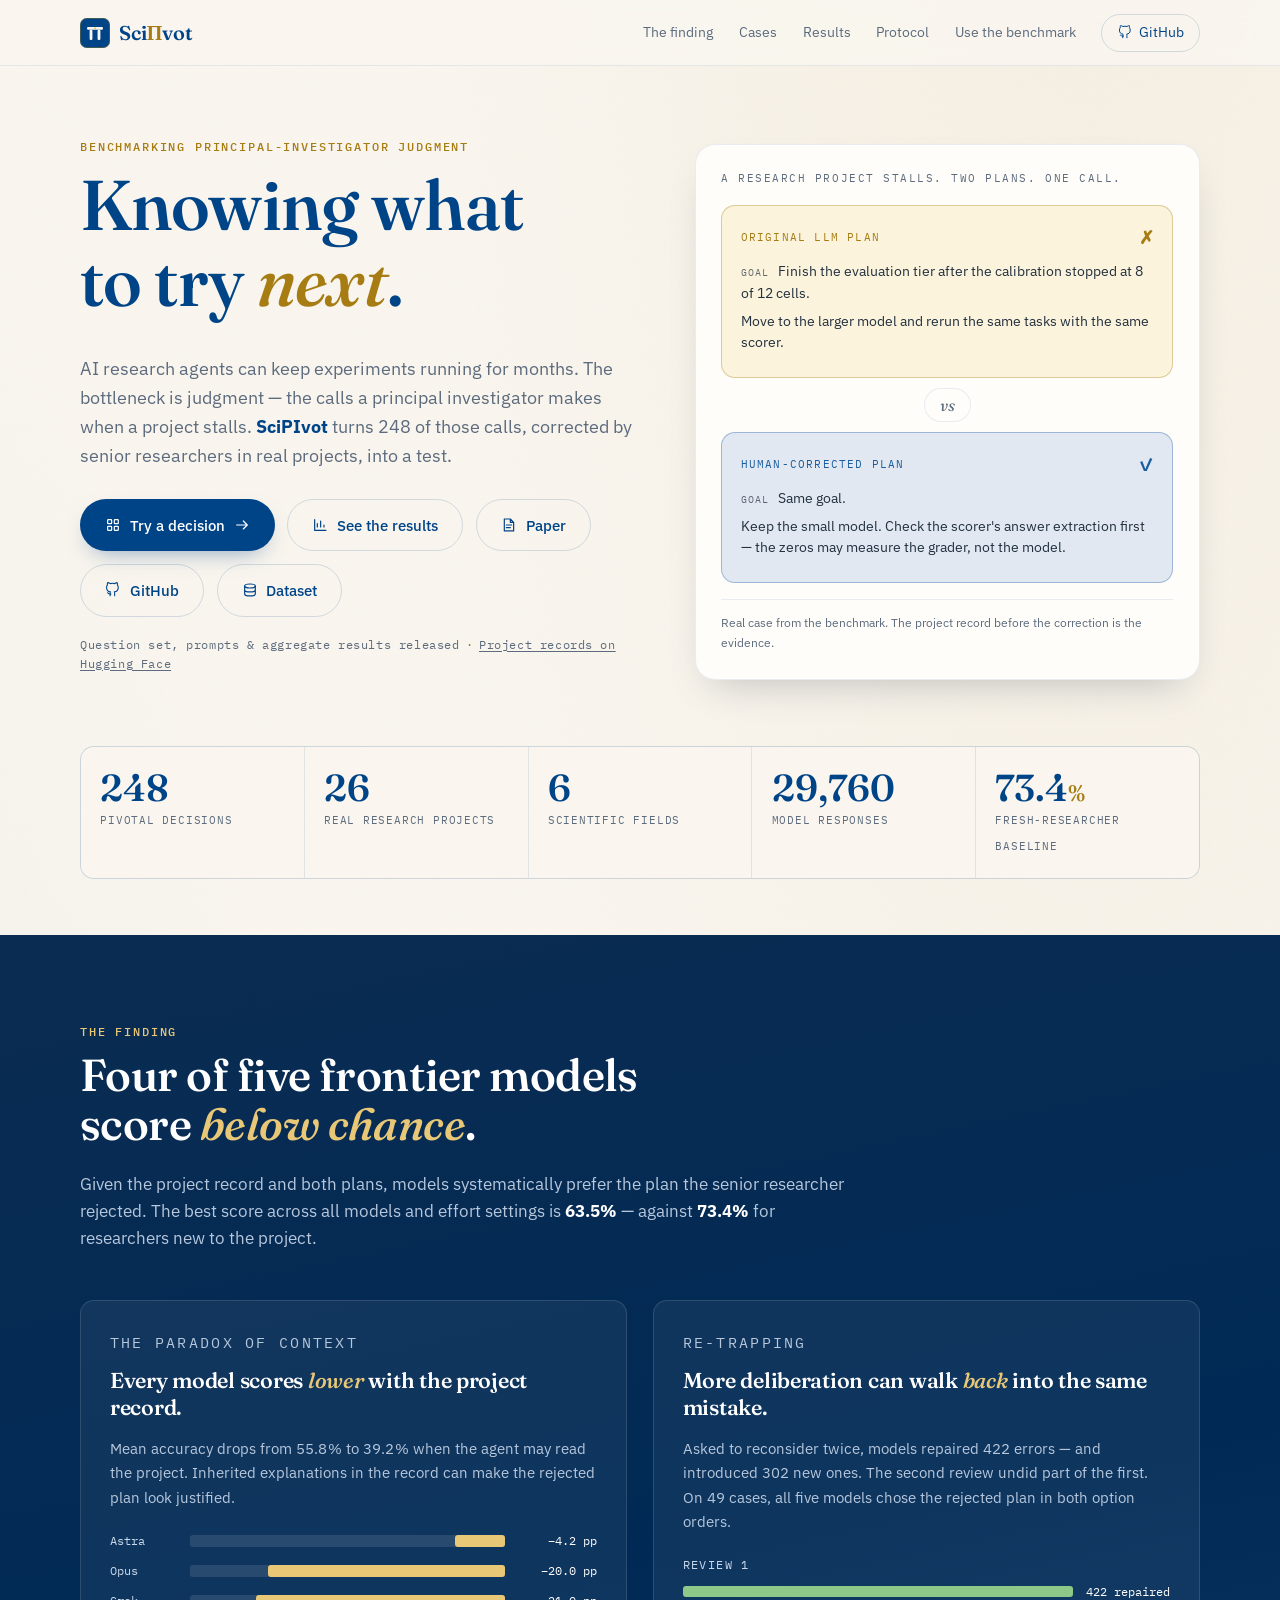
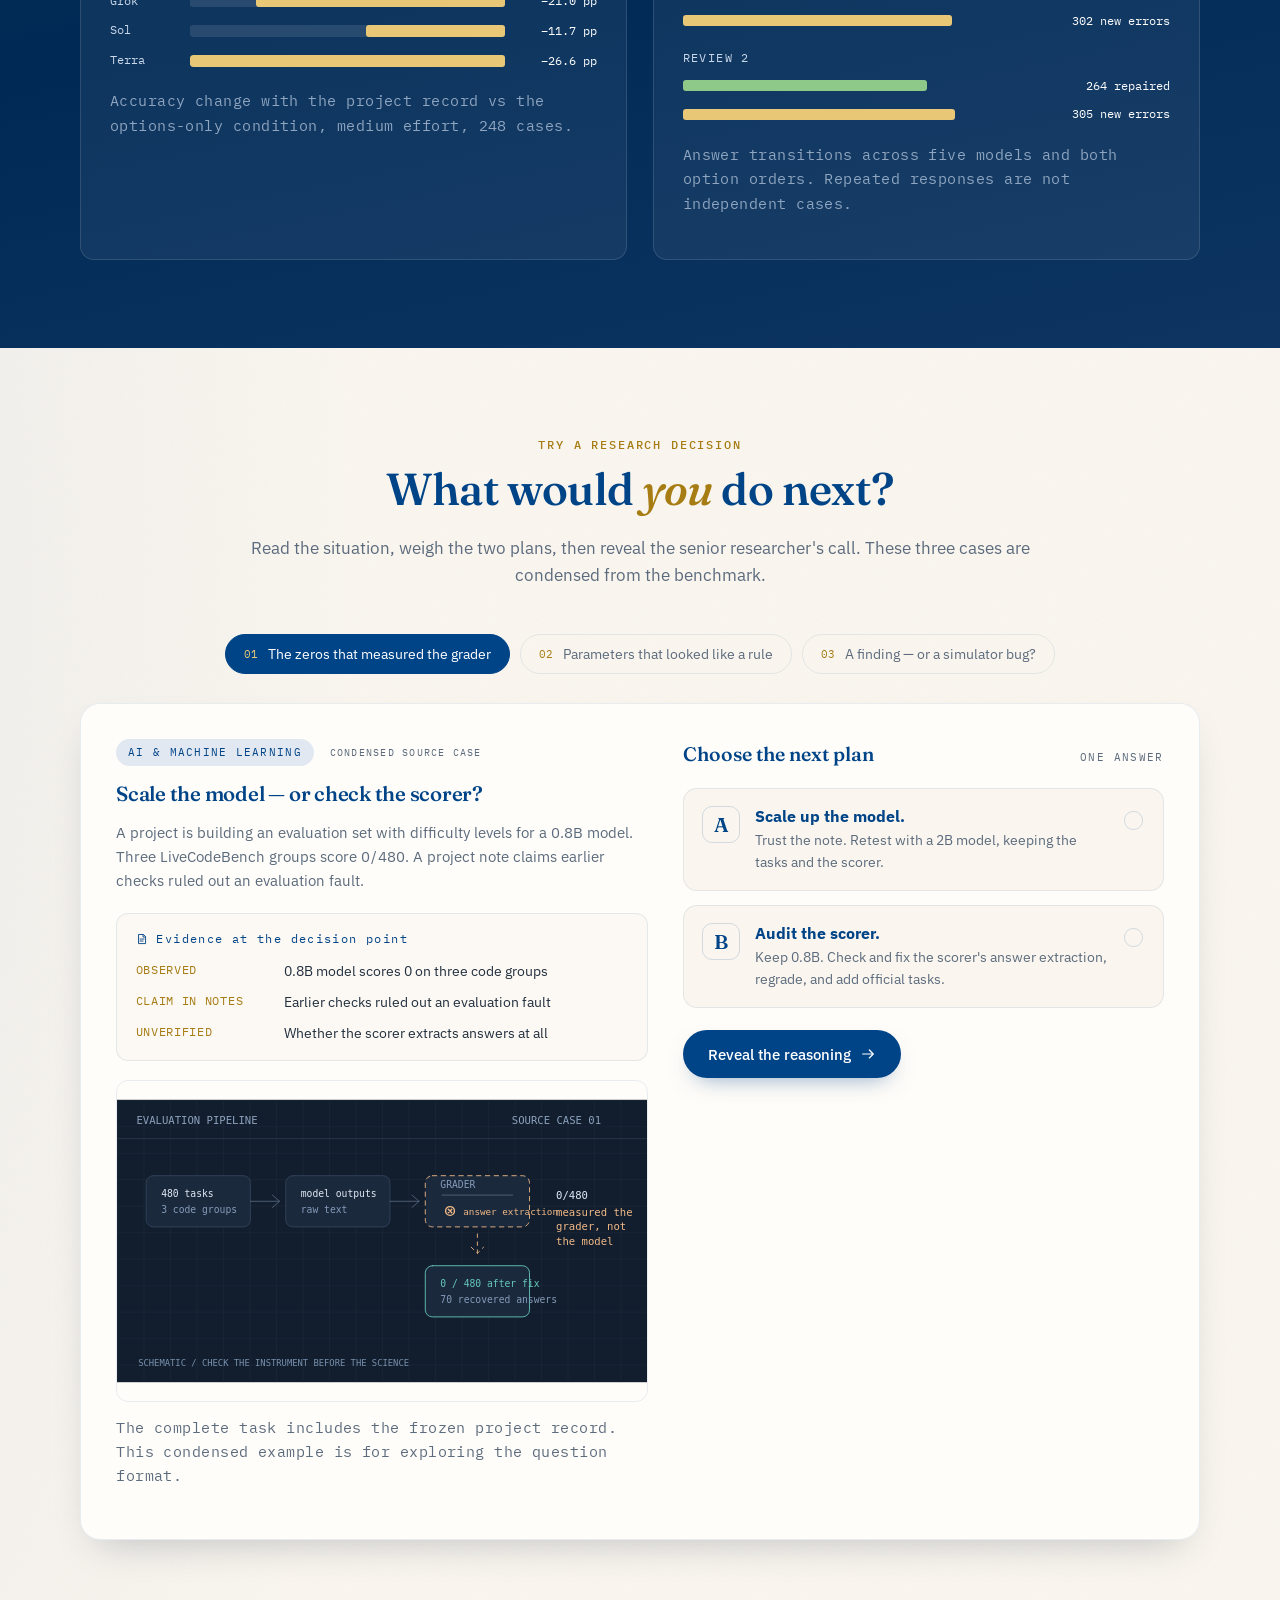
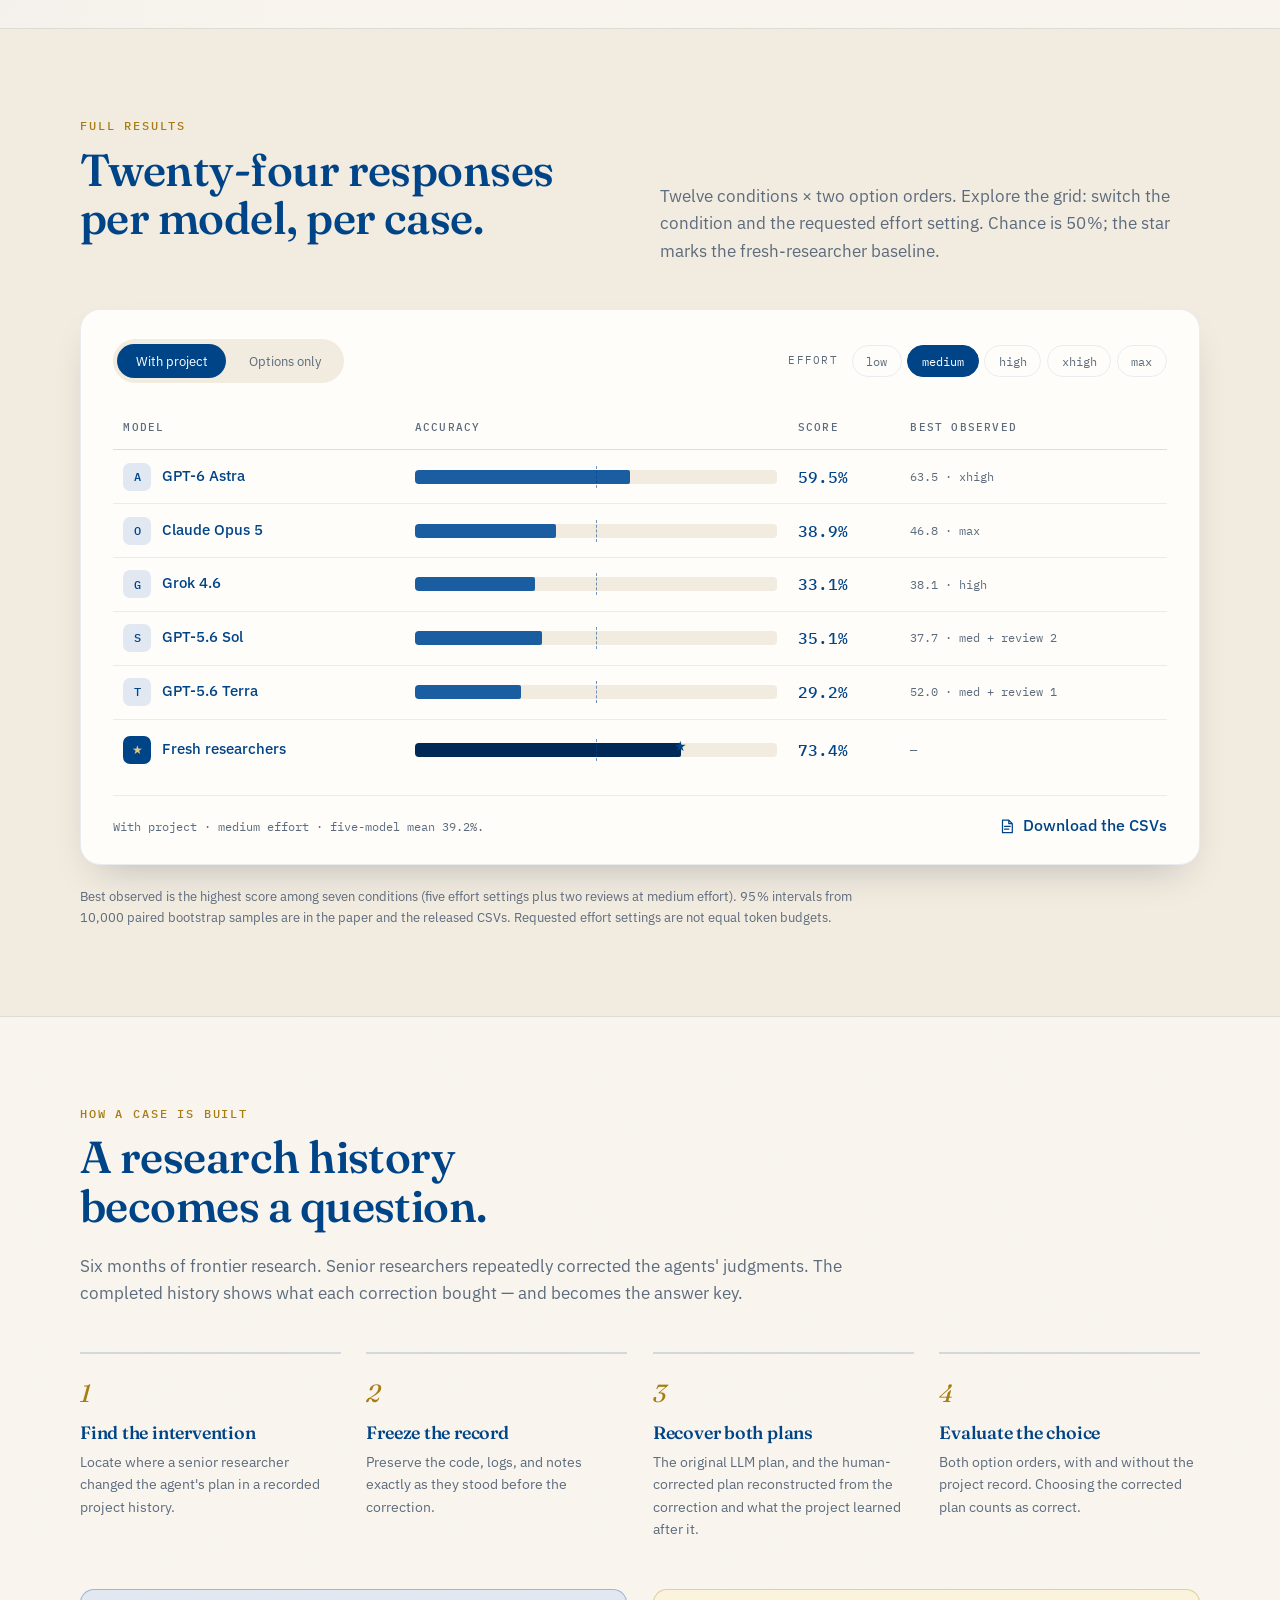
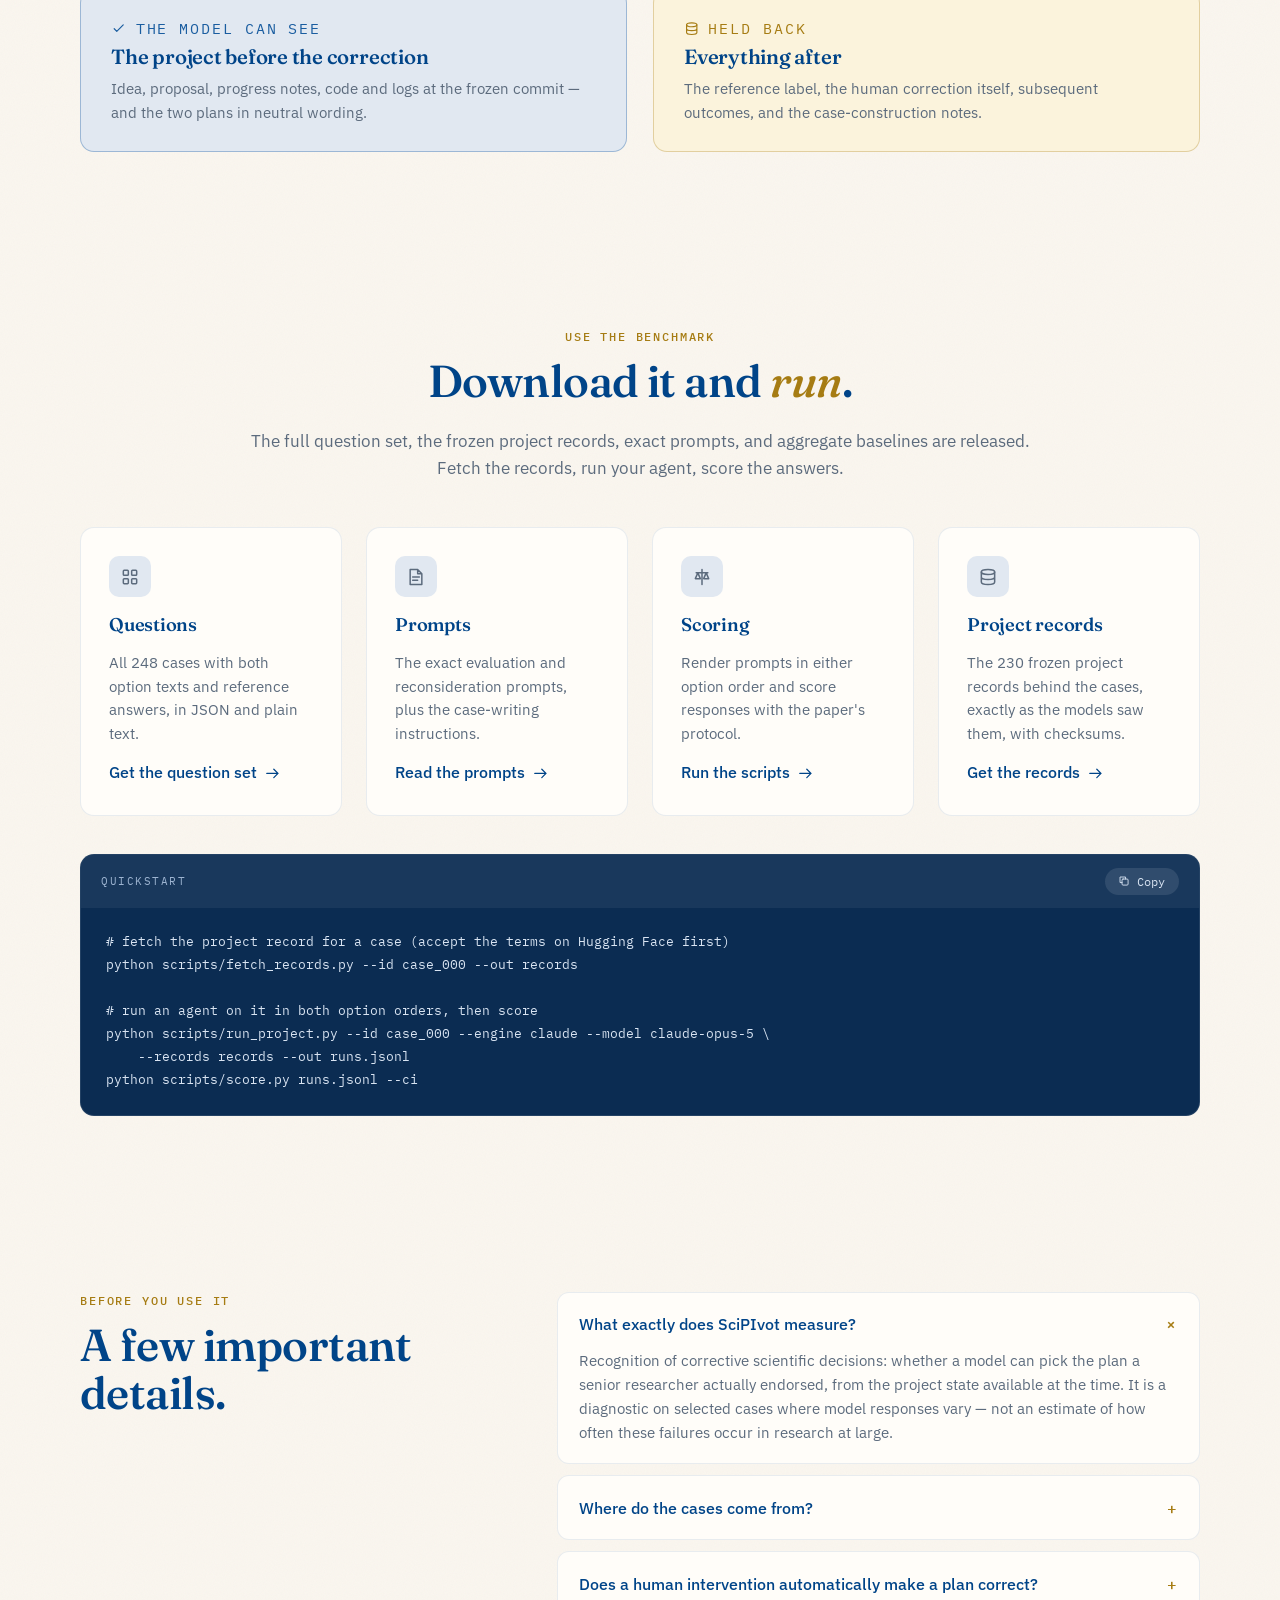
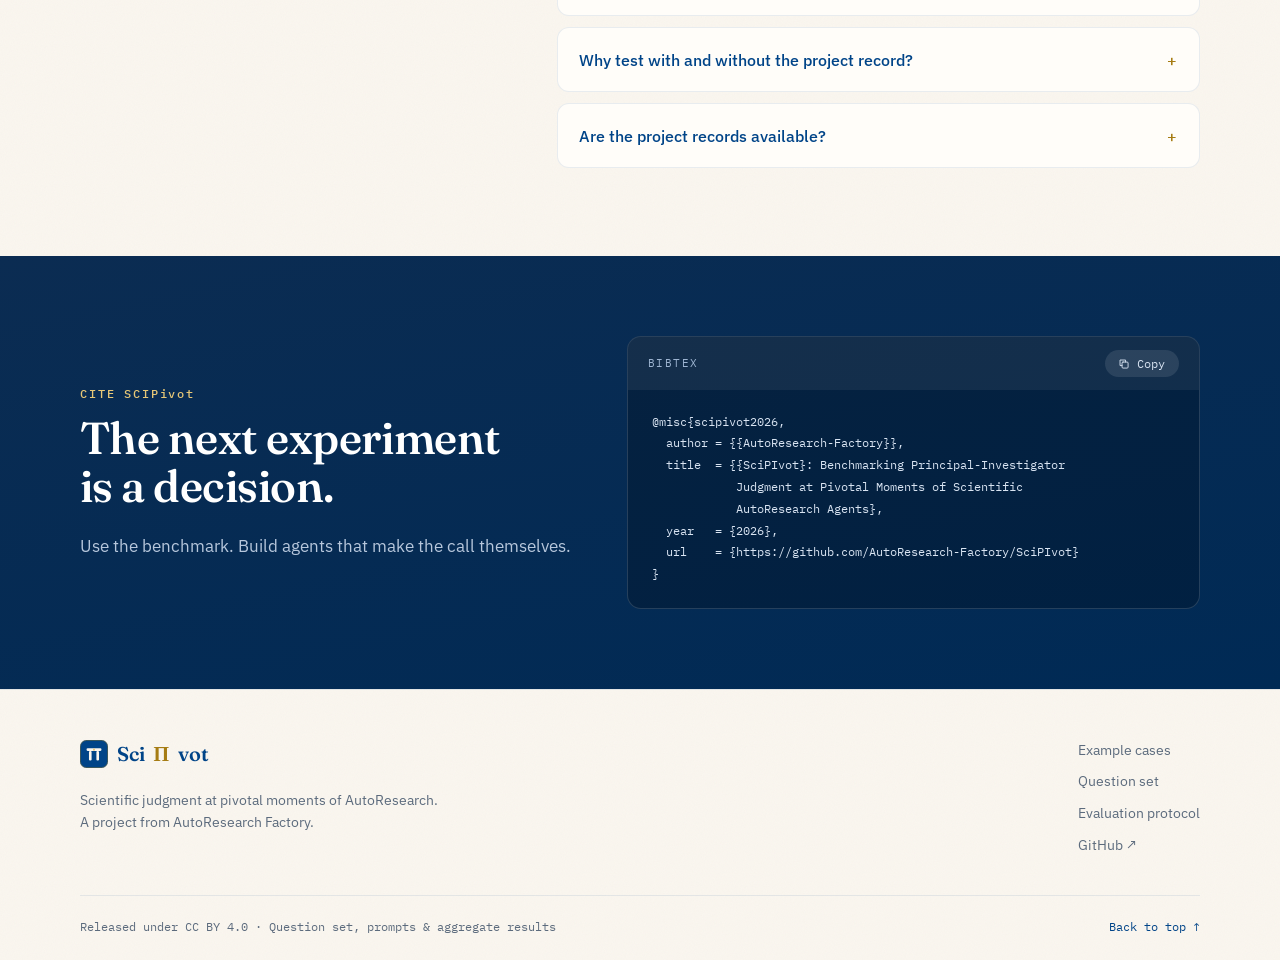
==== commit 17741a94: "Release the project records and the scripts that run the project condition The 230 frozen project re" ====
--- a/docs/index.html
+++ b/docs/index.html
@@ -61,9 +61,11 @@
           <div class="hero-actions reveal d3">
             <a class="button button-primary" href="#cases"><svg class="icon"><use href="#icon-grid"/></svg>Try a decision<svg class="icon"><use href="#icon-arrow"/></svg></a>
             <a class="button button-outline" href="#results"><svg class="icon"><use href="#icon-chart"/></svg>See the results</a>
+            <a class="button button-outline" href="https://arxiv.org/abs/2610.21082"><svg class="icon"><use href="#icon-file"/></svg>Paper</a>
             <a class="button button-outline" href="https://github.com/AutoResearch-Factory/SciPIvot"><svg class="icon"><use href="#icon-github"/></svg>GitHub</a>
-          </div>
-          <p class="hero-status reveal d4">Question set, prompts &amp; aggregate results released<span>·</span>Project records on Hugging Face soon</p>
+            <a class="button button-outline" href="https://huggingface.co/datasets/sun1245/SciPIvot"><svg class="icon"><use href="#icon-db"/></svg>Dataset</a>
+          </div>
+          <p class="hero-status reveal d4">Question set, prompts &amp; aggregate results released<span>·</span><a href="https://huggingface.co/datasets/sun1245/SciPIvot">Project records on Hugging Face</a></p>
         </div>
         <div class="hero-visual reveal d2" aria-label="A benchmark case: two competing plans">
           <div class="plan-duel">
@@ -282,7 +284,7 @@
       <div class="section-heading centered reveal">
         <p class="eyebrow">USE THE BENCHMARK</p>
         <h2>Download it and <em>run</em>.</h2>
-        <p class="section-lede">The full question set, exact prompts, and aggregate baselines are released. Render a prompt, ask your model, score the answers.</p>
+        <p class="section-lede">The full question set, the frozen project records, exact prompts, and aggregate baselines are released. Fetch the records, run your agent, score the answers.</p>
       </div>
       <div class="use-grid reveal">
         <article class="use-card">
@@ -303,14 +305,22 @@
           <p>Render prompts in either option order and score responses with the paper's protocol.</p>
           <a class="text-link" href="https://github.com/AutoResearch-Factory/SciPIvot/tree/main/scripts">Run the scripts<svg class="icon"><use href="#icon-arrow"/></svg></a>
         </article>
+        <article class="use-card">
+          <p class="use-icon"><svg class="icon"><use href="#icon-db"/></svg></p>
+          <h3>Project records</h3>
+          <p>The 230 frozen project records behind the cases, exactly as the models saw them, with checksums.</p>
+          <a class="text-link" href="https://huggingface.co/datasets/sun1245/SciPIvot">Get the records<svg class="icon"><use href="#icon-arrow"/></svg></a>
+        </article>
       </div>
       <div class="snippet-wrap reveal d1">
         <div class="snippet-head"><span>QUICKSTART</span><button class="copy-btn" type="button" data-copy="snippet"><svg class="icon"><use href="#icon-copy"/></svg><span>Copy</span></button></div>
-        <pre id="snippet"><code># render one case (order ab puts options.A in slot A)
-python scripts/make_prompt.py --id case_000 --condition project --order ab
-
-# ask your model, then score the responses
-python scripts/score.py predictions.json --ci</code></pre>
+        <pre id="snippet"><code># fetch the project record for a case (accept the terms on Hugging Face first)
+python scripts/fetch_records.py --id case_000 --out records
+
+# run an agent on it in both option orders, then score
+python scripts/run_project.py --id case_000 --engine claude --model claude-opus-5 \
+    --records records --out runs.jsonl
+python scripts/score.py runs.jsonl --ci</code></pre>
       </div>
     </section>
 
@@ -325,7 +335,7 @@
         <details><summary>Where do the cases come from?<span aria-hidden="true">+</span></summary><p>Six months of research in which senior researchers ran LLM agents on 26 PhD-level projects across six scientific fields, from PDE solving to robotics to biological imaging, and repeatedly intervened. The benchmark draws its cases from those recorded interventions.</p></details>
         <details><summary>Does a human intervention automatically make a plan correct?<span aria-hidden="true">+</span></summary><p>The intervention identifies a candidate decision. The reference plan is grounded in the correction and in the experimental record that explains it. It is not a claim that every alternative direction is invalid — it is the best-supported next step for that project's question.</p></details>
         <details><summary>Why test with and without the project record?<span aria-hidden="true">+</span></summary><p>A model can pick the reference option from wording alone. The options-only condition exposes that. The surprising part: on these cases every model does worse with the record — the inherited explanations in it can make the rejected plan look justified.</p></details>
-        <details><summary>Are the project records available?<span aria-hidden="true">+</span></summary><p>Yes. The frozen project records are being released as a Hugging Face dataset, packaged per project at the exact commits the cases use. The question set, prompts, and aggregate results are already in the GitHub repository.</p></details>
+        <details><summary>Are the project records available?<span aria-hidden="true">+</span></summary><p>Yes. The 230 frozen project records are a <a href="https://huggingface.co/datasets/sun1245/SciPIvot">Hugging Face dataset</a>, one archive per commit the cases use, exactly as the models saw them. Enter your name and affiliation on the dataset page and access is immediate; <code>scripts/fetch_records.py</code> downloads and checks them.</p></details>
       </div>
     </section>
 
--- a/docs/style.css
+++ b/docs/style.css
@@ -106,6 +106,7 @@
 .hero-actions { display: flex; flex-wrap: wrap; gap: .8rem; margin: 1.8rem 0 1.2rem; }
 .hero-status { font-family: var(--font-mono); font-size: .74rem; letter-spacing: .05em; color: var(--text-soft); }
 .hero-status span { margin: 0 .5em; color: var(--amber); }
+.hero-status a { color: inherit; text-underline-offset: .2em; }
 
 .plan-duel {
   background: var(--card); border: 1px solid var(--hairline-soft); border-radius: 20px;
@@ -325,7 +326,7 @@
 .boundary p { margin: 0; font-size: .92rem; color: var(--text-soft); }
 
 /* ---------- use ---------- */
-.use-grid { display: grid; grid-template-columns: repeat(3, 1fr); gap: 1.5rem; margin-bottom: 2.4rem; }
+.use-grid { display: grid; grid-template-columns: repeat(auto-fit, minmax(220px, 1fr)); gap: 1.5rem; margin-bottom: 2.4rem; }
 .use-card {
   background: var(--card); border: 1px solid var(--hairline-soft); border-radius: var(--radius);
   padding: 1.75rem; transition: transform .2s, box-shadow .2s;
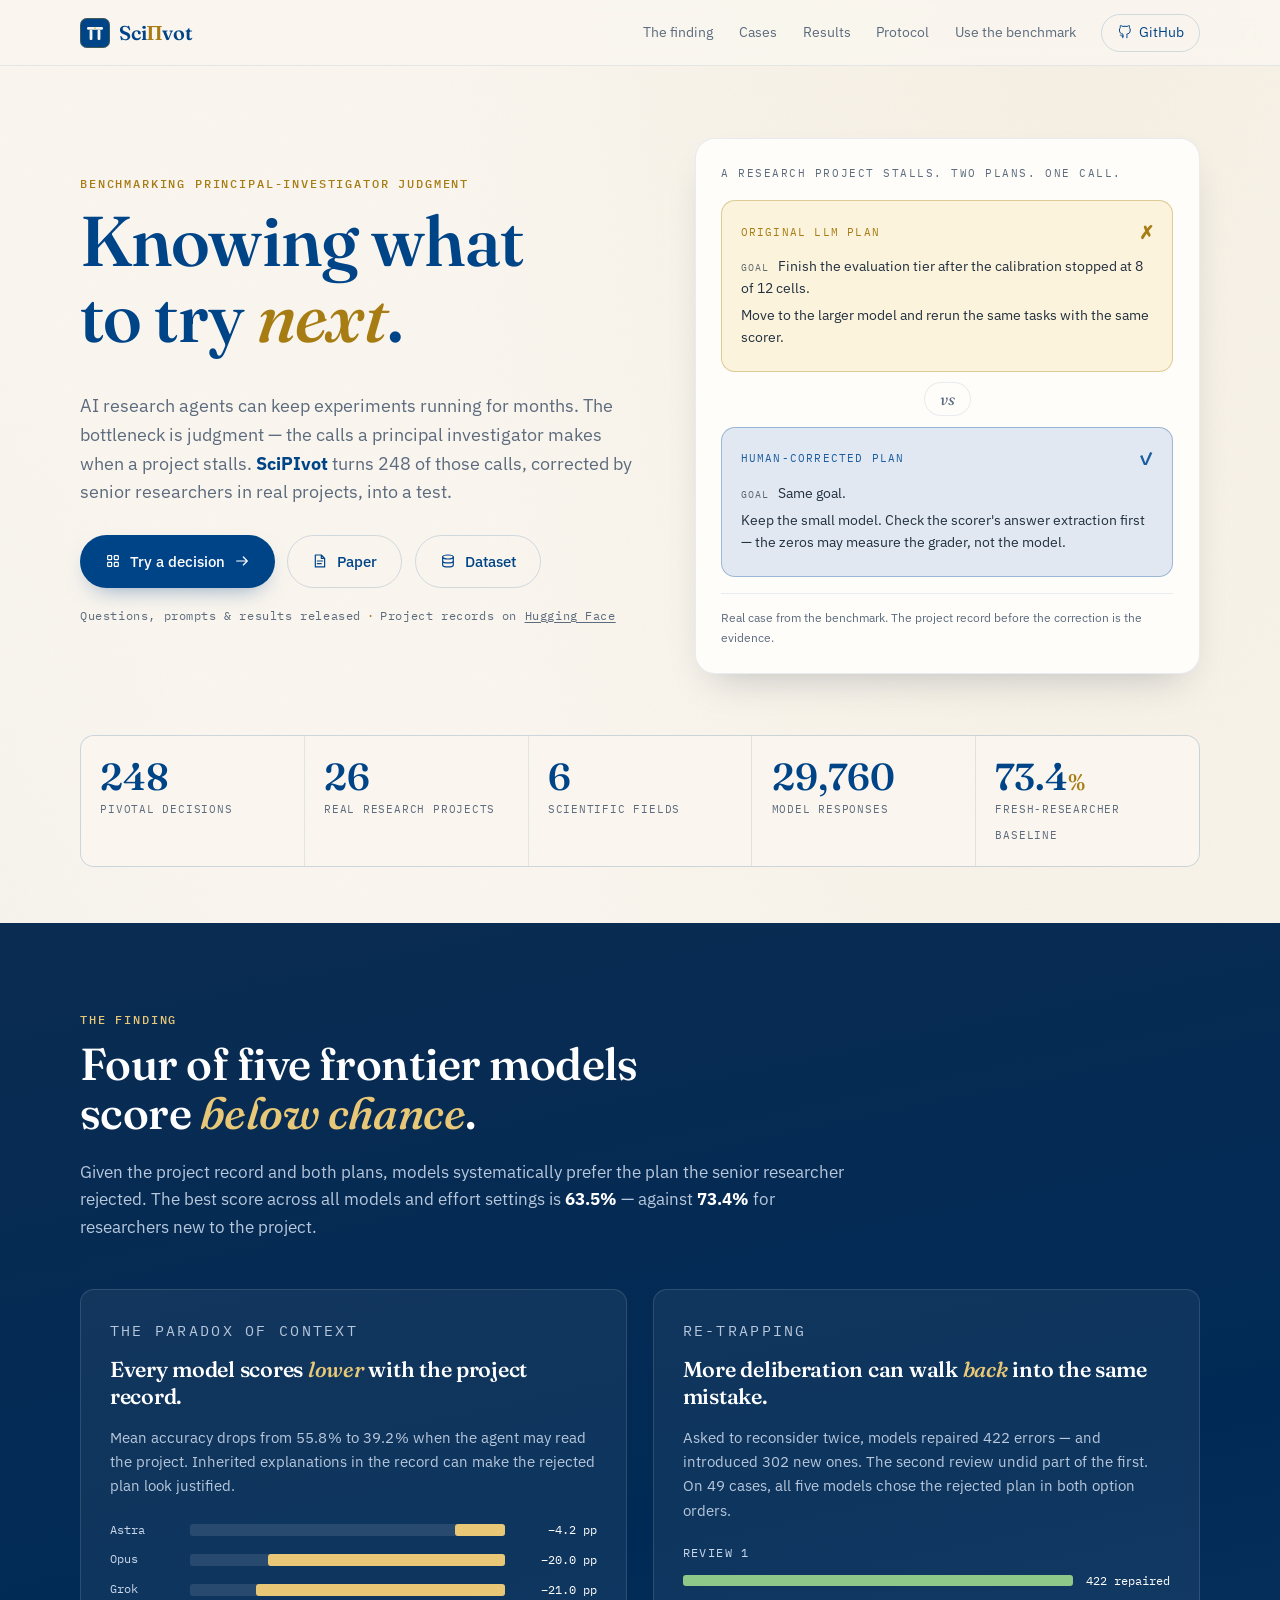
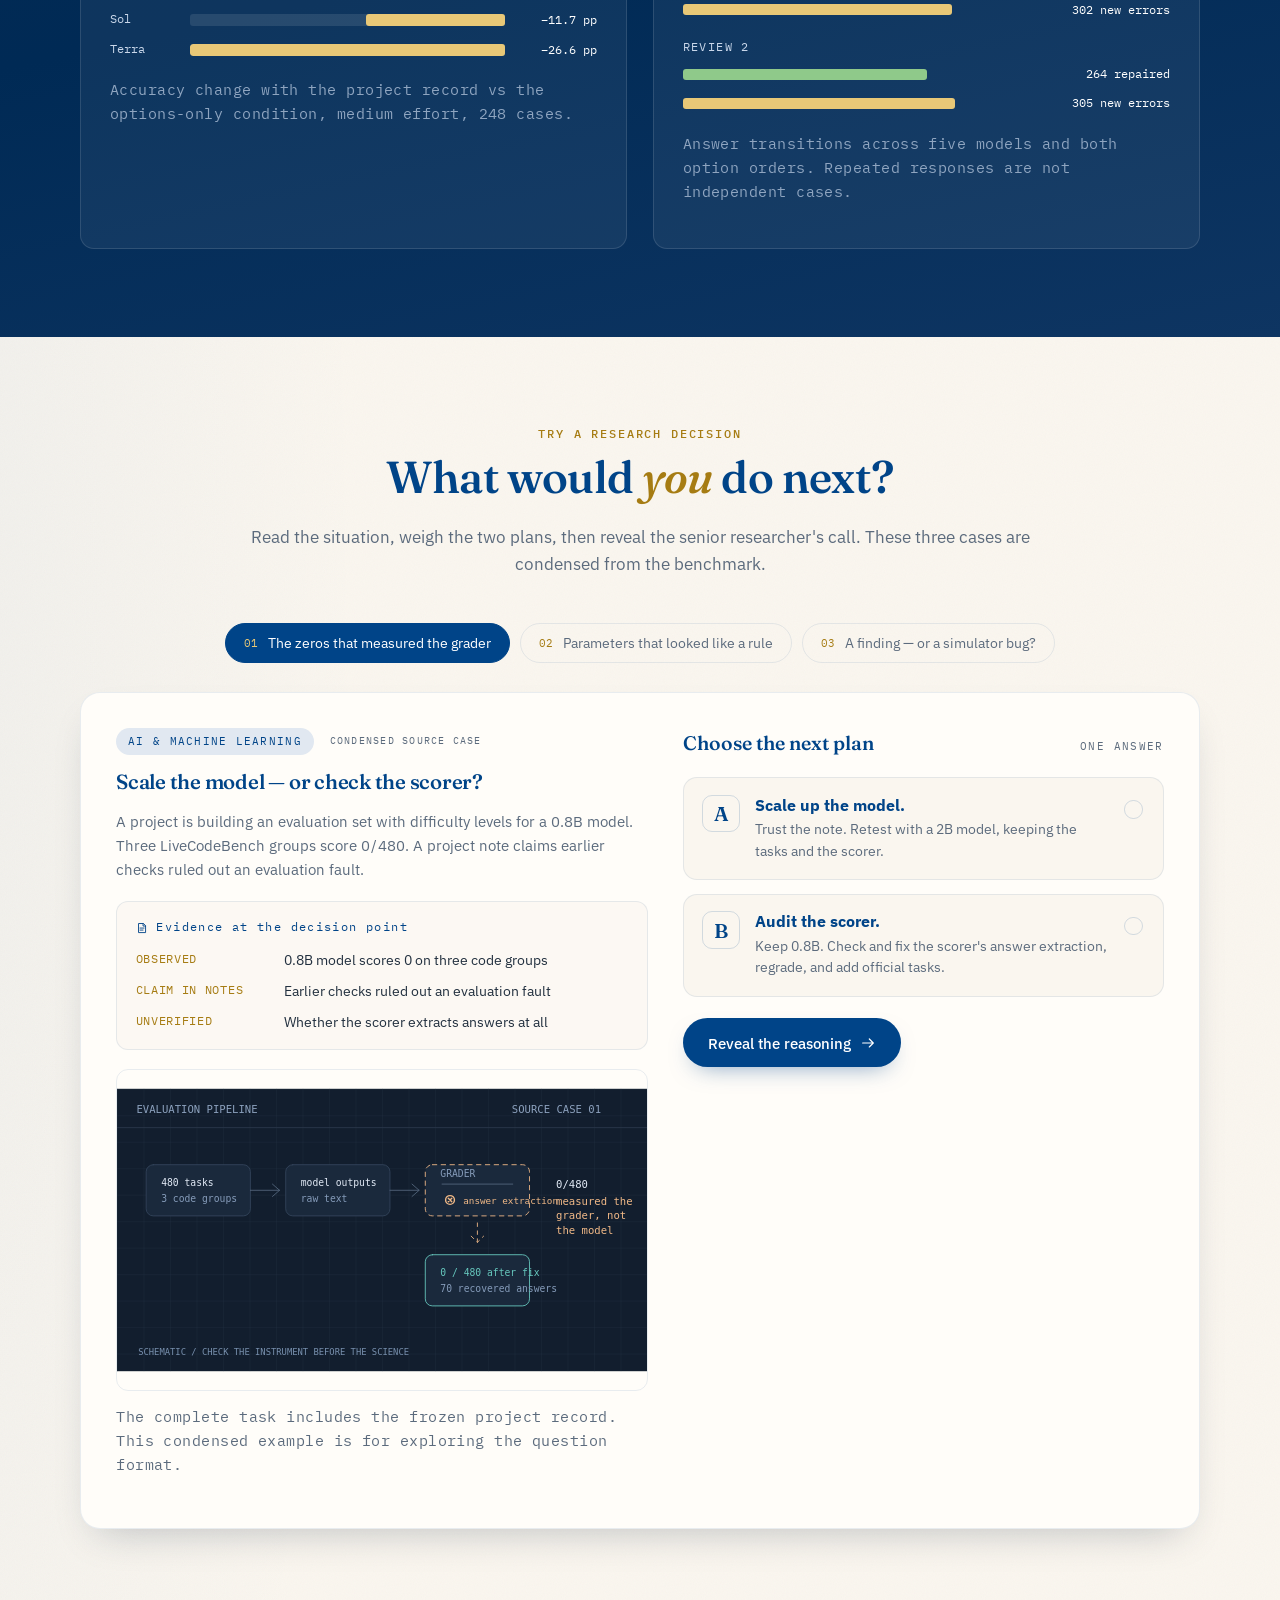
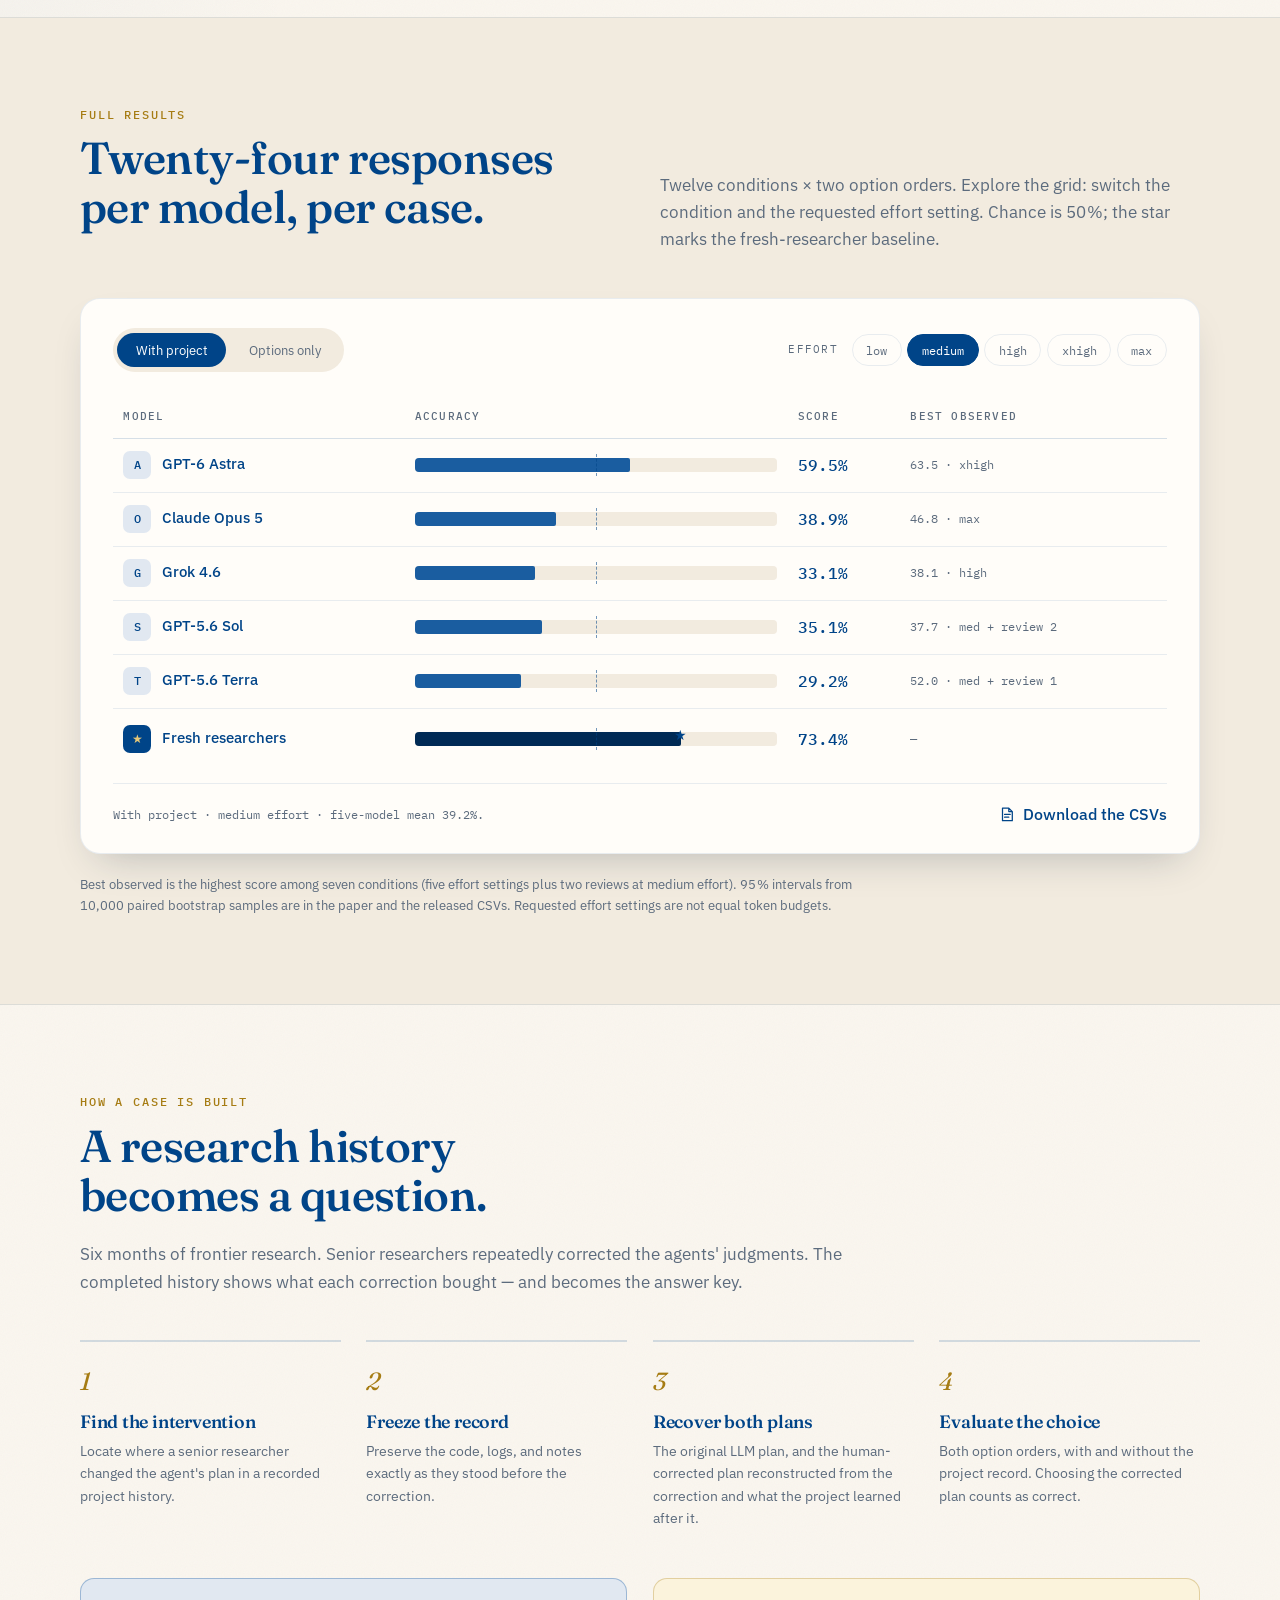
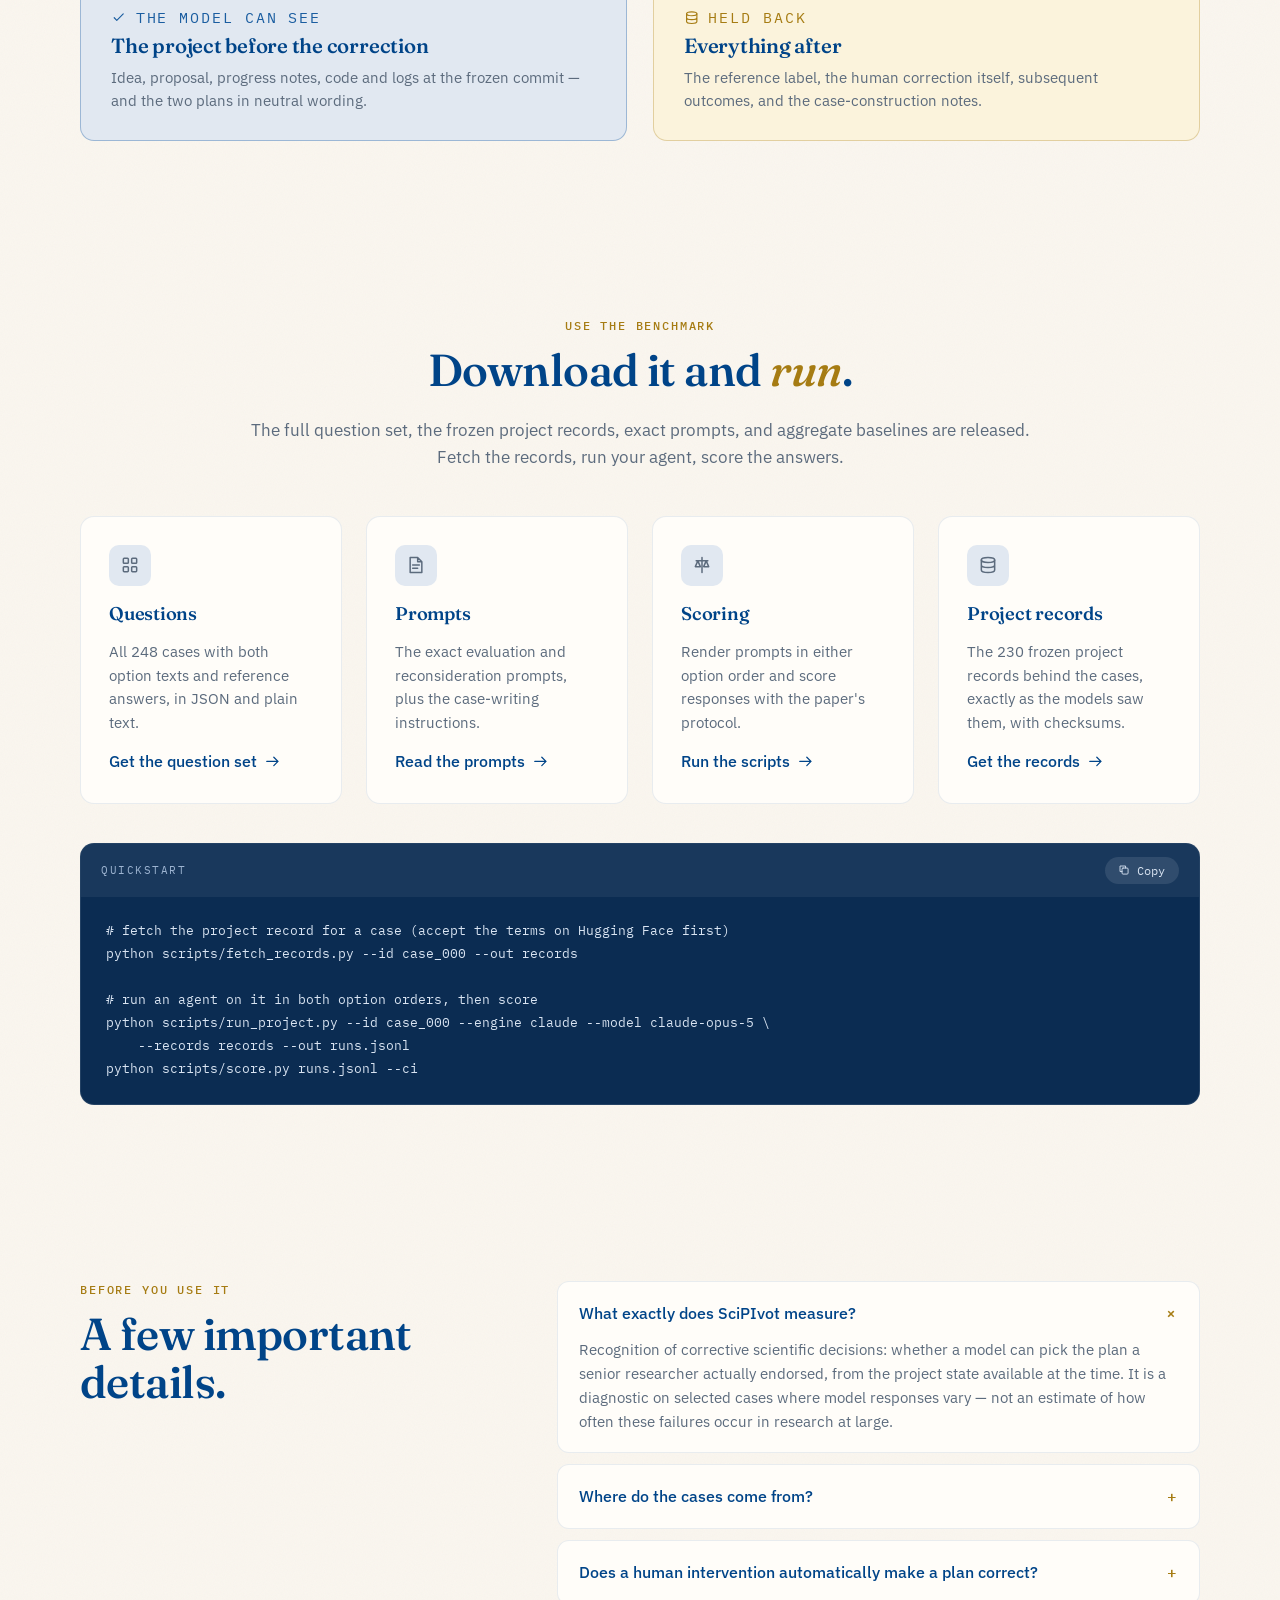
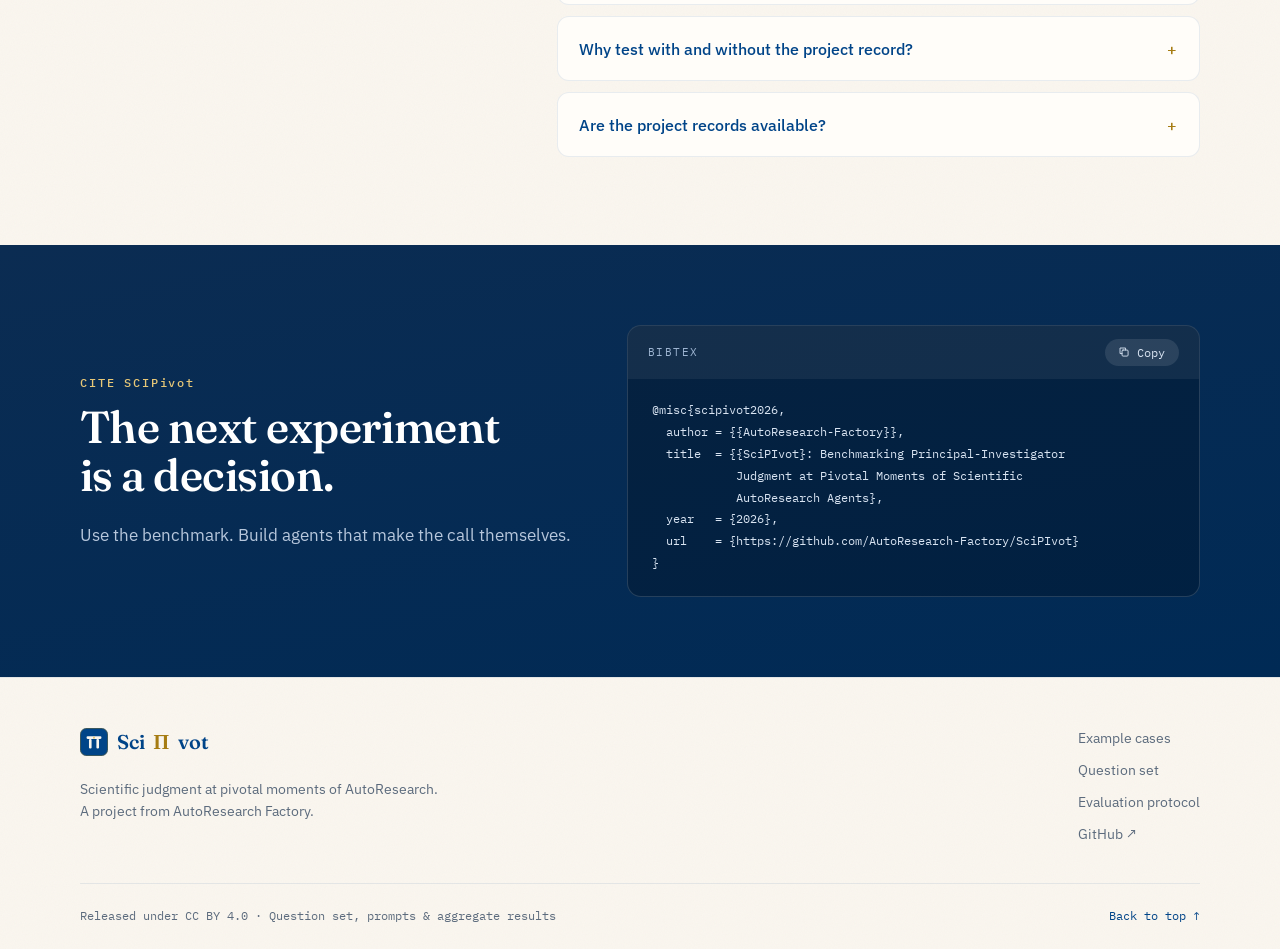
==== commit 9aea212c: "Resume runs, keep existing records, describe the agents as configured From a second clean-machine ru" ====
--- a/docs/index.html
+++ b/docs/index.html
@@ -60,12 +60,10 @@
           <p class="hero-lede reveal d2">AI research agents can keep experiments running for months. The bottleneck is judgment — the calls a principal investigator makes when a project stalls. <strong>SciPIvot</strong> turns 248 of those calls, corrected by senior researchers in real projects, into a test.</p>
           <div class="hero-actions reveal d3">
             <a class="button button-primary" href="#cases"><svg class="icon"><use href="#icon-grid"/></svg>Try a decision<svg class="icon"><use href="#icon-arrow"/></svg></a>
-            <a class="button button-outline" href="#results"><svg class="icon"><use href="#icon-chart"/></svg>See the results</a>
             <a class="button button-outline" href="https://arxiv.org/abs/2610.21082"><svg class="icon"><use href="#icon-file"/></svg>Paper</a>
-            <a class="button button-outline" href="https://github.com/AutoResearch-Factory/SciPIvot"><svg class="icon"><use href="#icon-github"/></svg>GitHub</a>
             <a class="button button-outline" href="https://huggingface.co/datasets/sun1245/SciPIvot"><svg class="icon"><use href="#icon-db"/></svg>Dataset</a>
           </div>
-          <p class="hero-status reveal d4">Question set, prompts &amp; aggregate results released<span>·</span><a href="https://huggingface.co/datasets/sun1245/SciPIvot">Project records on Hugging Face</a></p>
+          <p class="hero-status reveal d4">Questions, prompts &amp; results released<span>·</span>Project records on <a href="https://huggingface.co/datasets/sun1245/SciPIvot">Hugging Face</a></p>
         </div>
         <div class="hero-visual reveal d2" aria-label="A benchmark case: two competing plans">
           <div class="plan-duel">
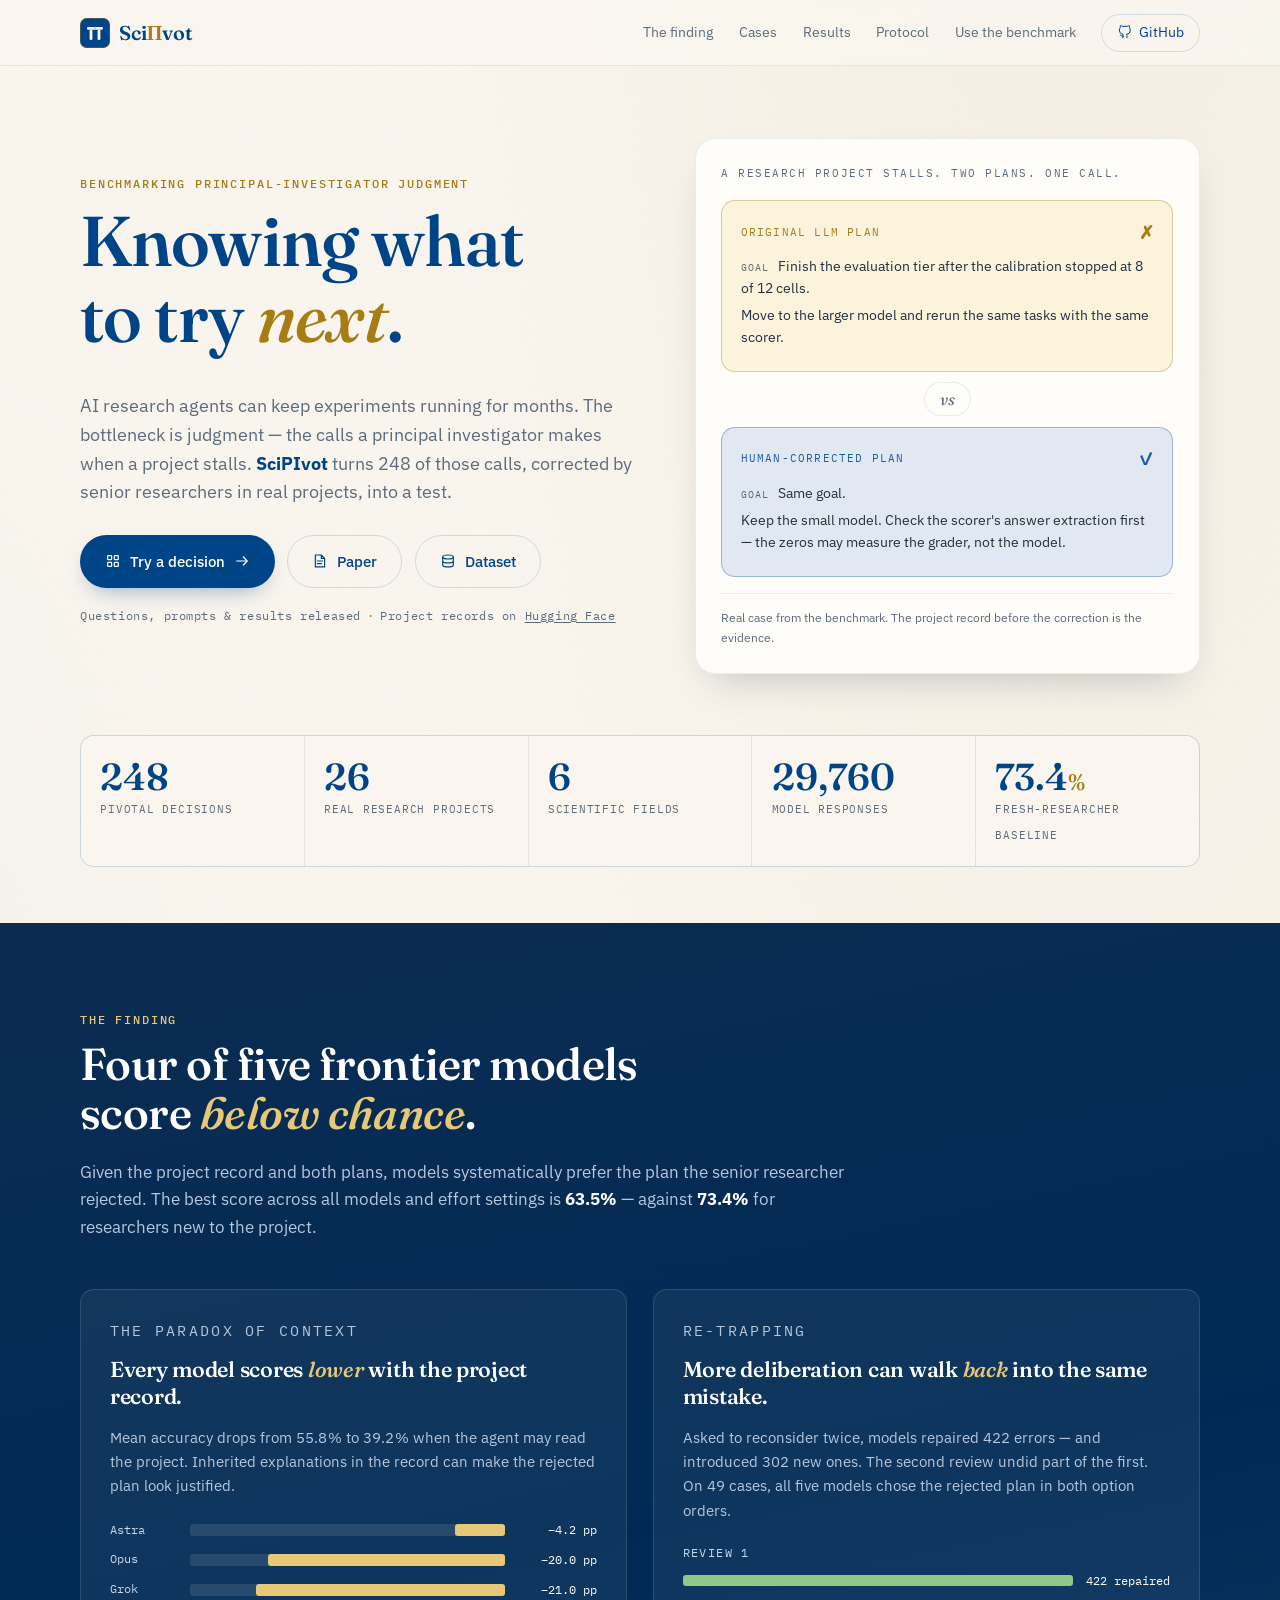
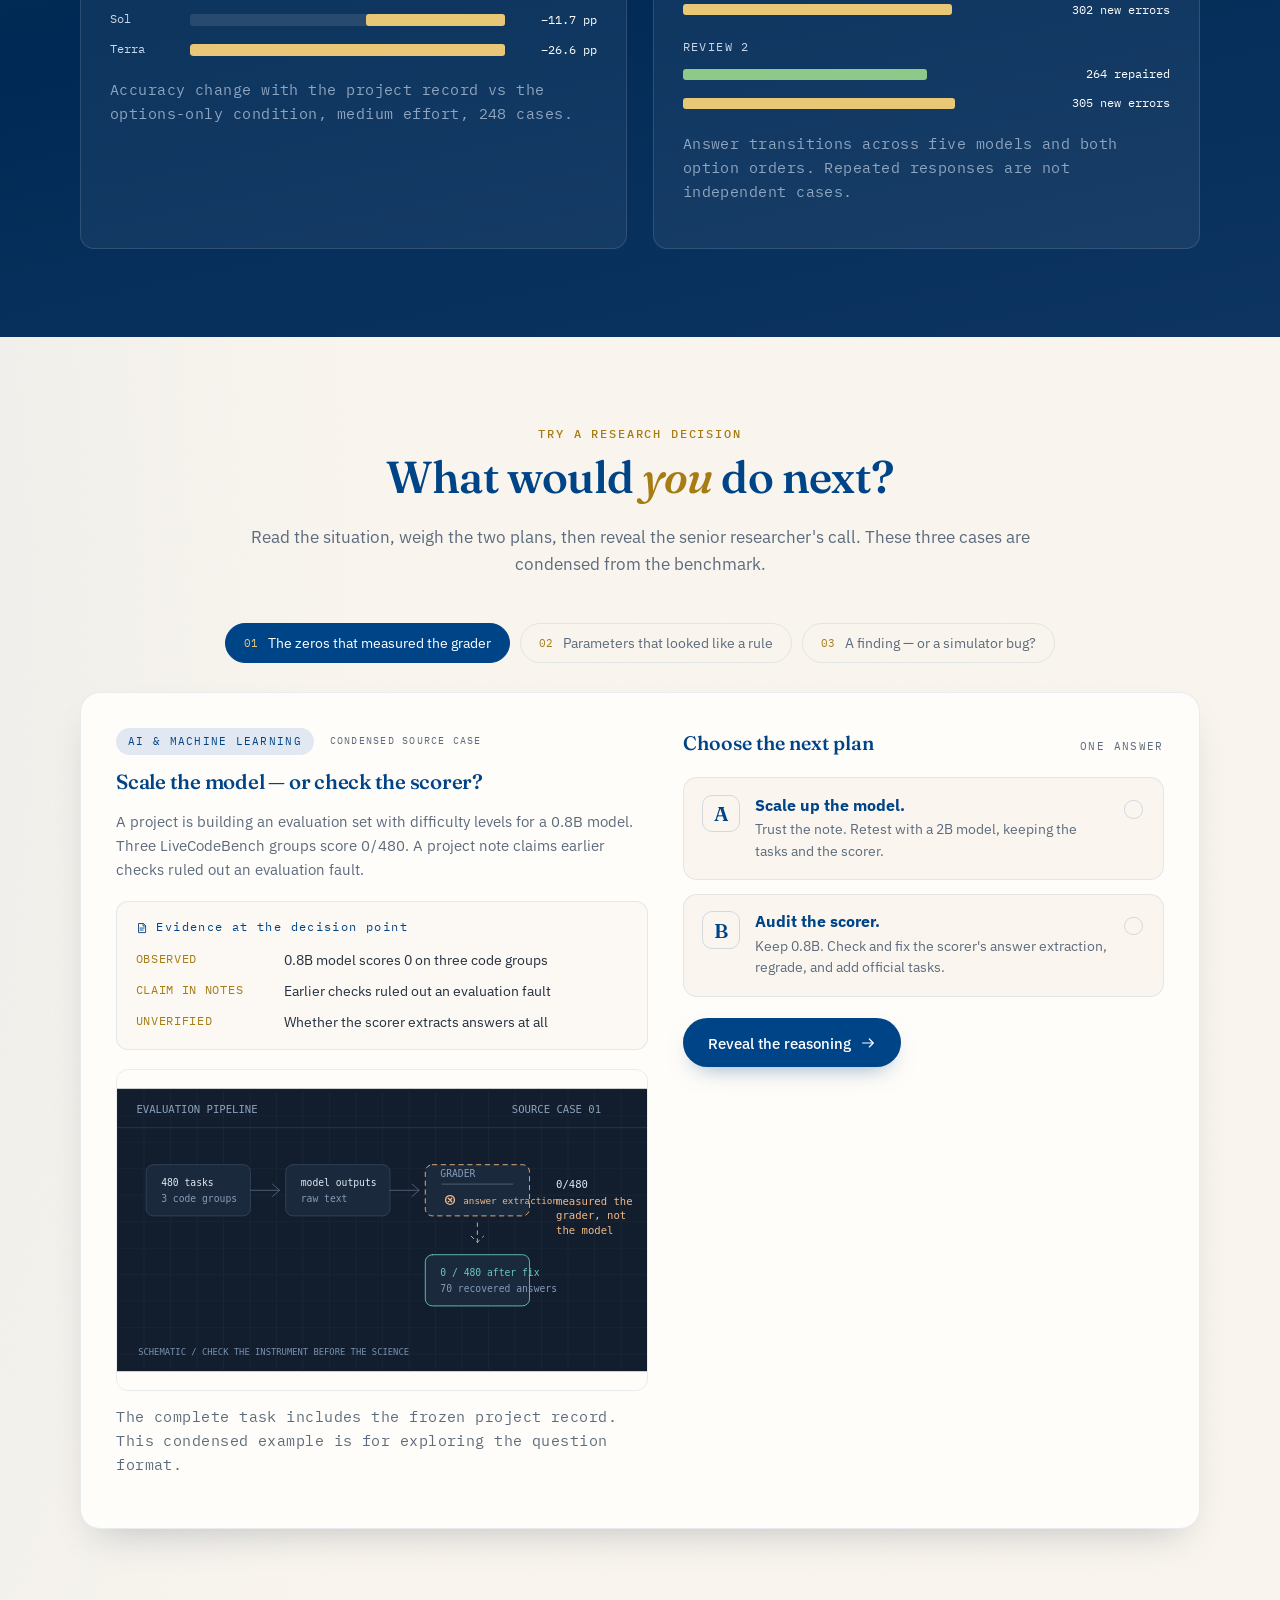
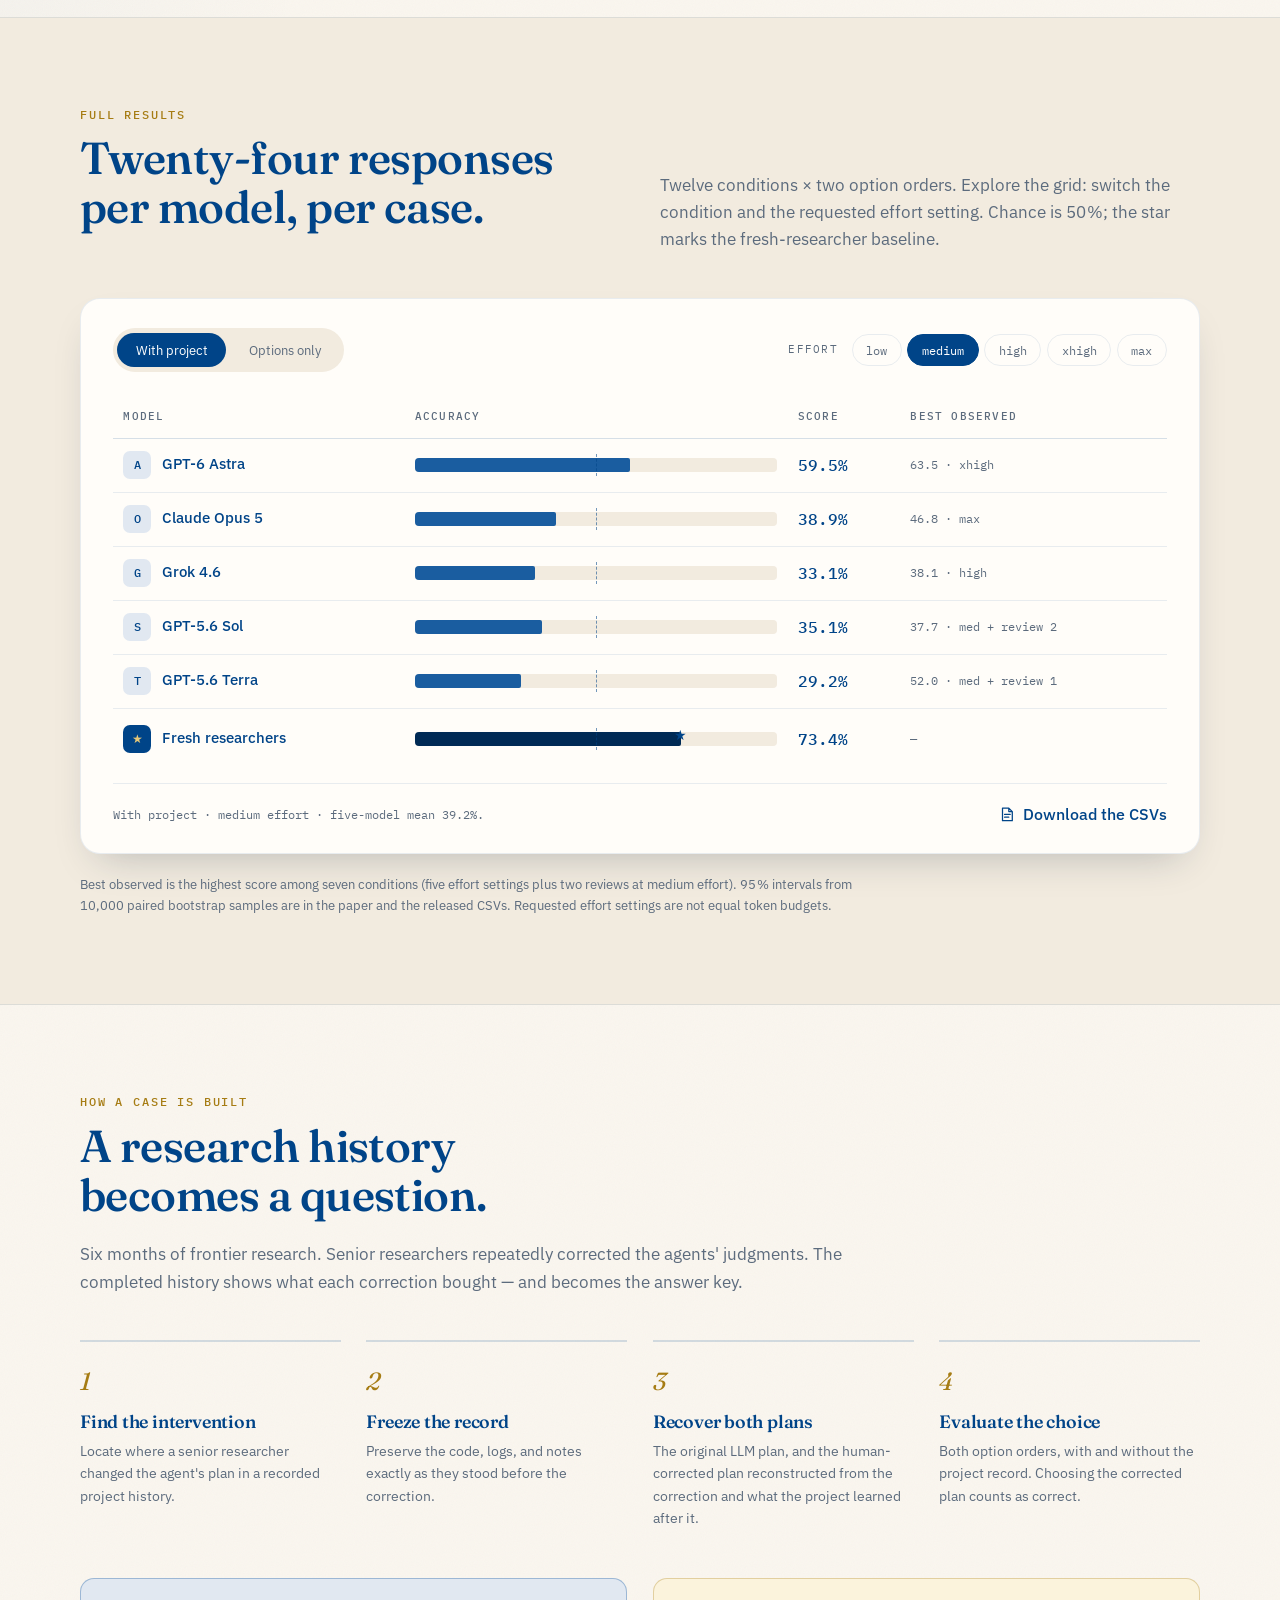
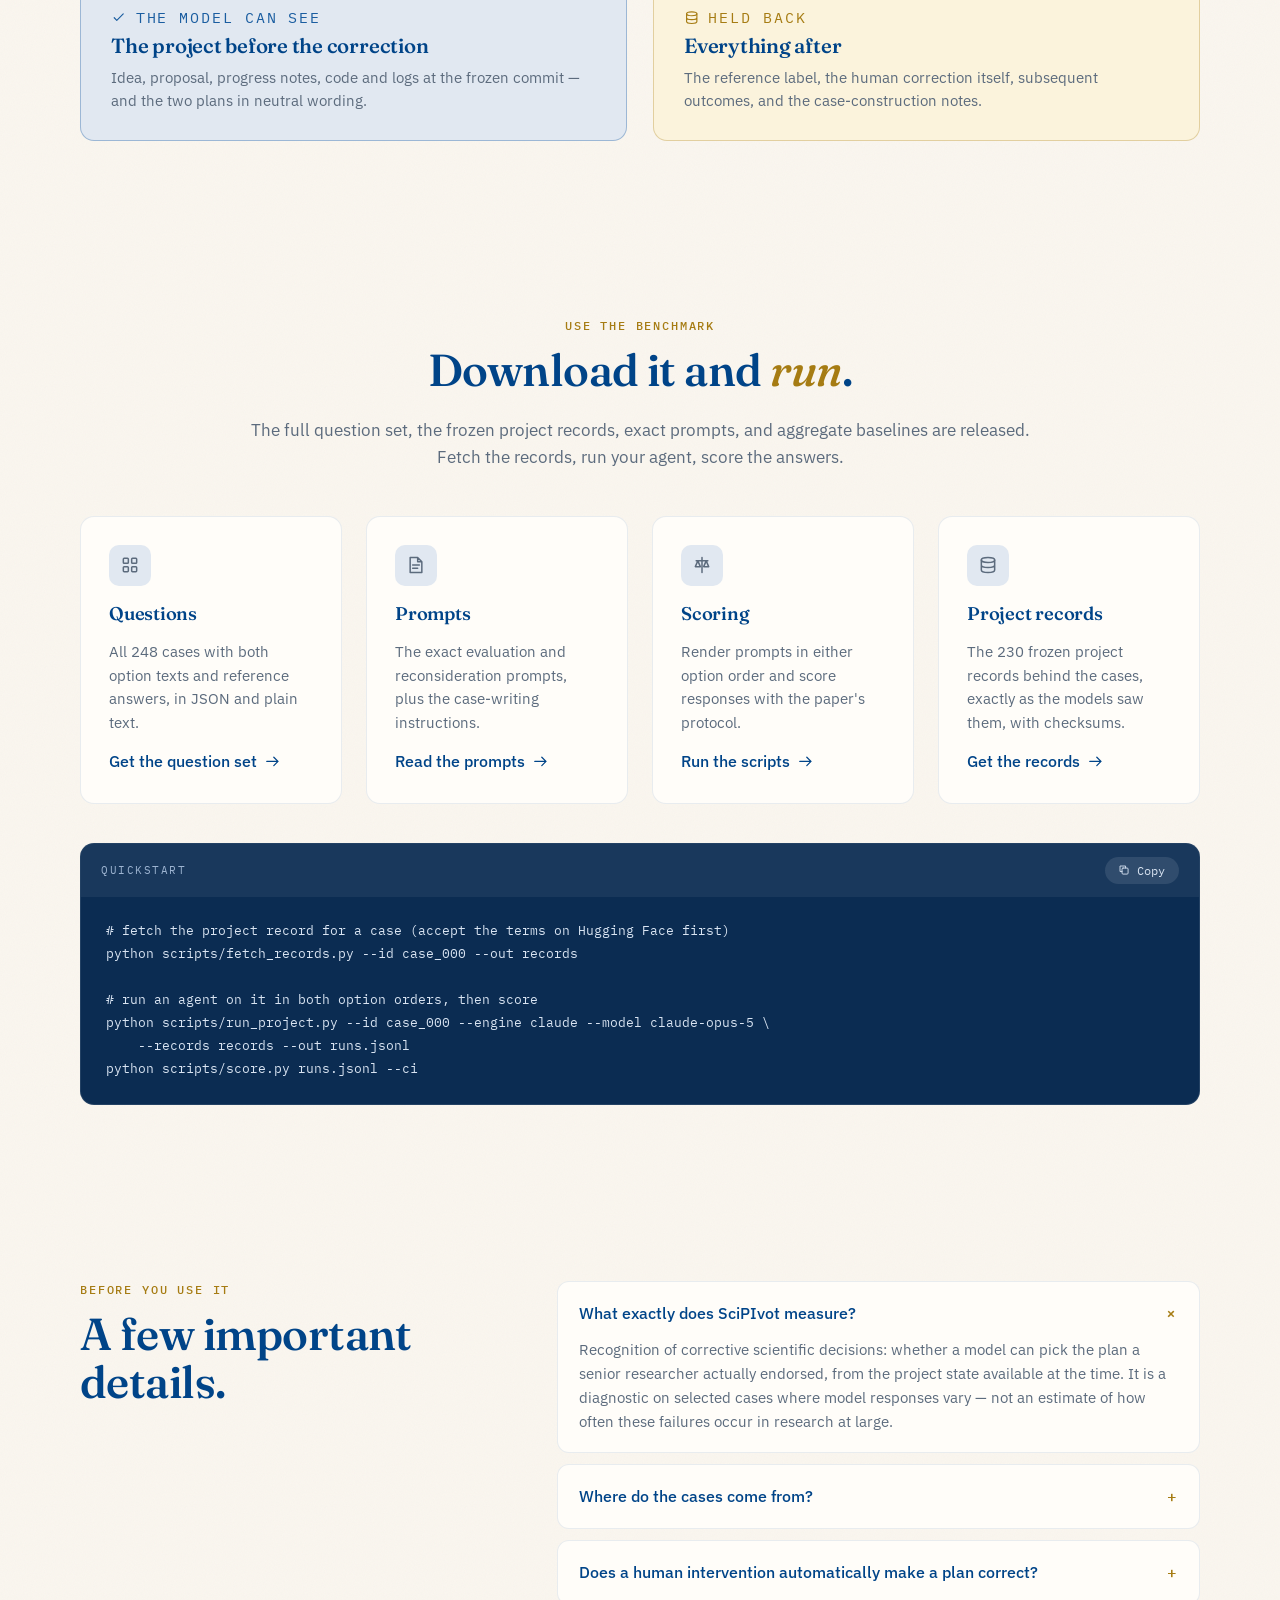
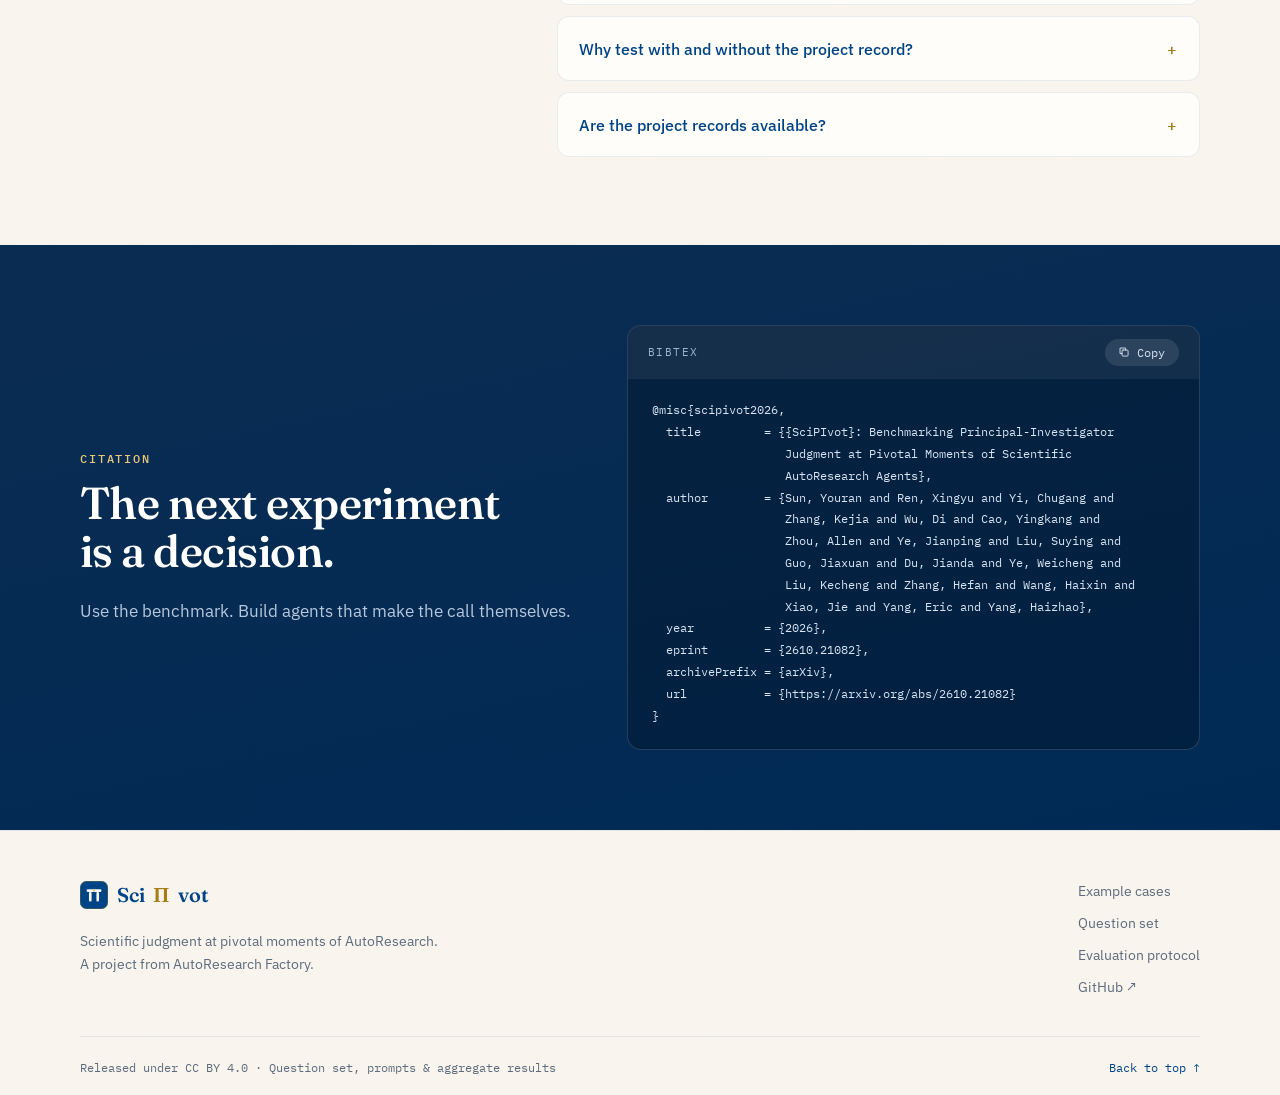
==== commit 9ec540e5: "Point landing-page BibTeX and CITATION.cff at the arXiv preprint" ====
--- a/docs/index.html
+++ b/docs/index.html
@@ -341,19 +341,26 @@
     <section class="cite-section" id="cite">
       <div class="container cite-inner reveal">
         <div>
-          <p class="eyebrow light">CITE SCIPivot</p>
+          <p class="eyebrow light">CITATION</p>
           <h2>The next experiment<br>is a decision.</h2>
           <p class="section-lede">Use the benchmark. Build agents that make the call themselves.</p>
         </div>
         <div class="cite-box">
           <div class="snippet-head"><span>BIBTEX</span><button class="copy-btn" type="button" data-copy="bibtex"><svg class="icon"><use href="#icon-copy"/></svg><span>Copy</span></button></div>
           <pre id="bibtex"><code>@misc{scipivot2026,
-  author = {{AutoResearch-Factory}},
-  title  = {{SciPIvot}: Benchmarking Principal-Investigator
-            Judgment at Pivotal Moments of Scientific
-            AutoResearch Agents},
-  year   = {2026},
-  url    = {https://github.com/AutoResearch-Factory/SciPIvot}
+  title         = {{SciPIvot}: Benchmarking Principal-Investigator
+                   Judgment at Pivotal Moments of Scientific
+                   AutoResearch Agents},
+  author        = {Sun, Youran and Ren, Xingyu and Yi, Chugang and
+                   Zhang, Kejia and Wu, Di and Cao, Yingkang and
+                   Zhou, Allen and Ye, Jianping and Liu, Suying and
+                   Guo, Jiaxuan and Du, Jianda and Ye, Weicheng and
+                   Liu, Kecheng and Zhang, Hefan and Wang, Haixin and
+                   Xiao, Jie and Yang, Eric and Yang, Haizhao},
+  year          = {2026},
+  eprint        = {2610.21082},
+  archivePrefix = {arXiv},
+  url           = {https://arxiv.org/abs/2610.21082}
 }</code></pre>
         </div>
       </div>
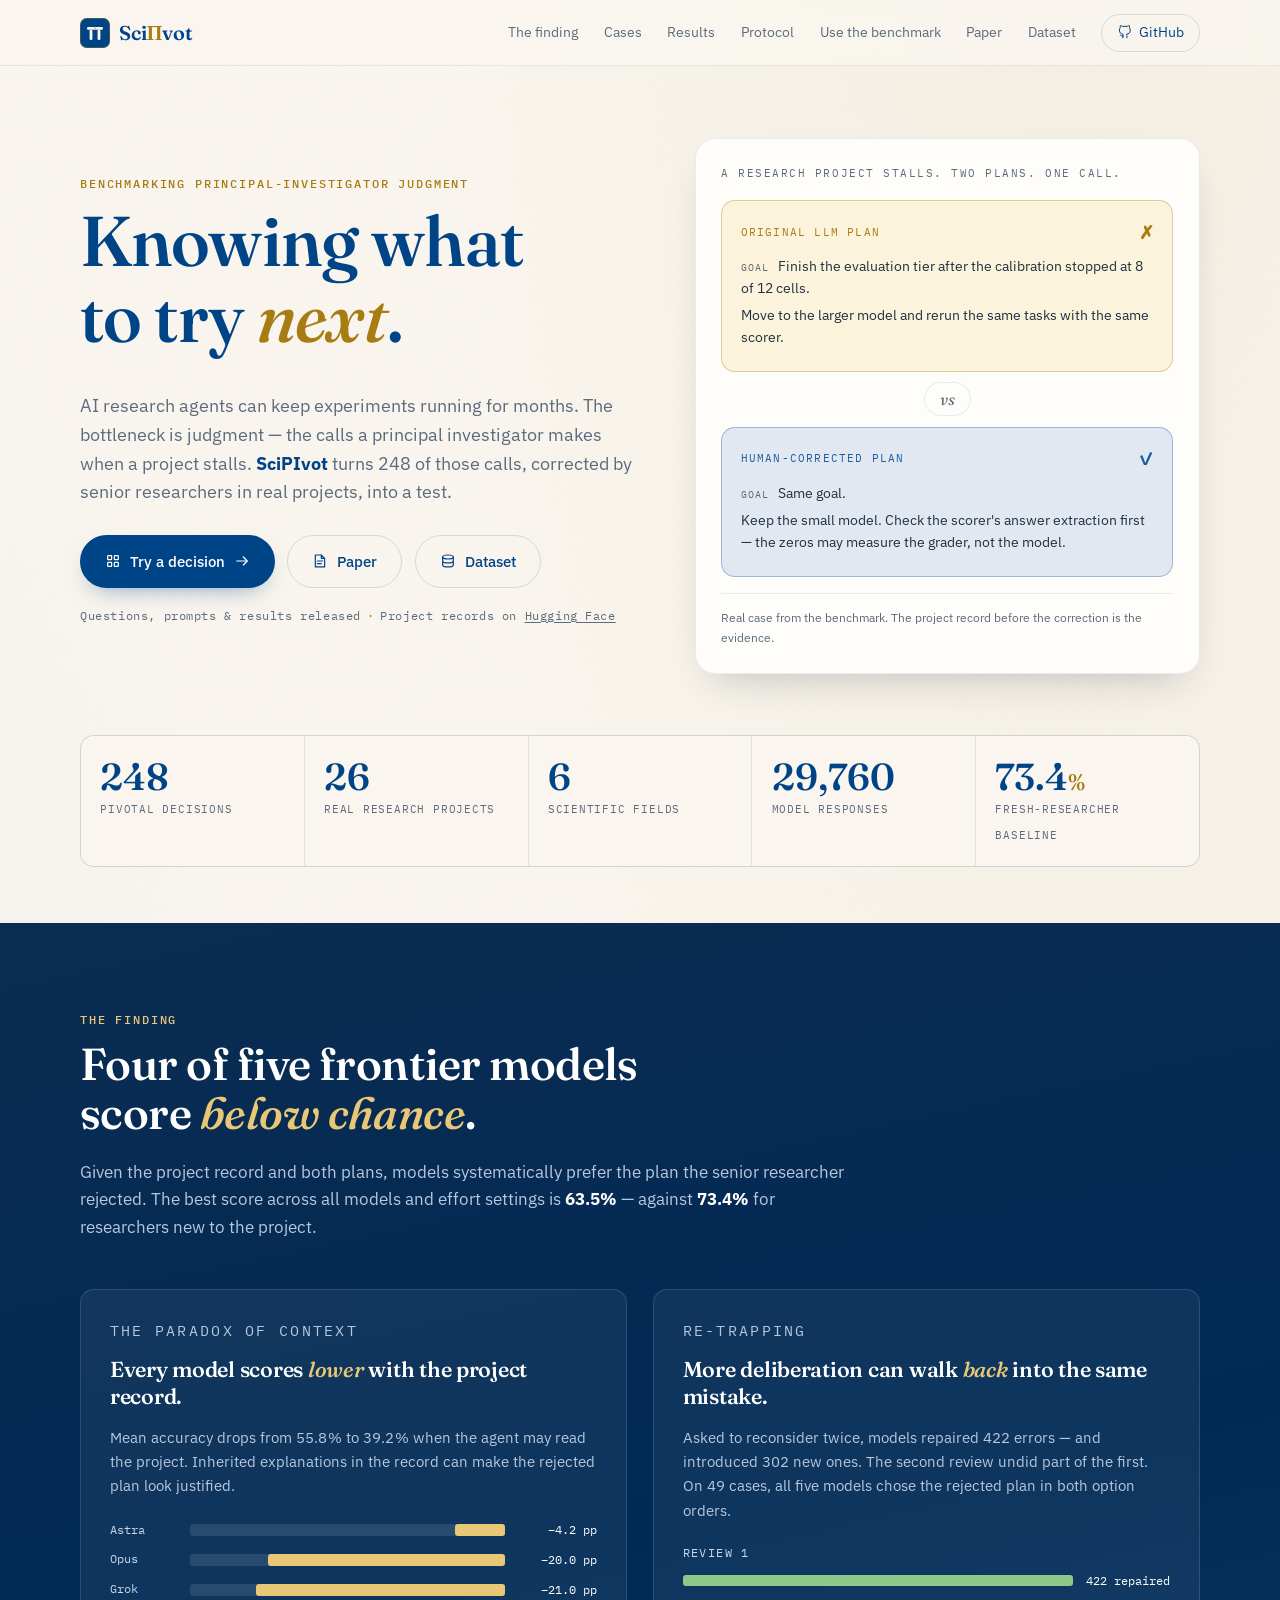
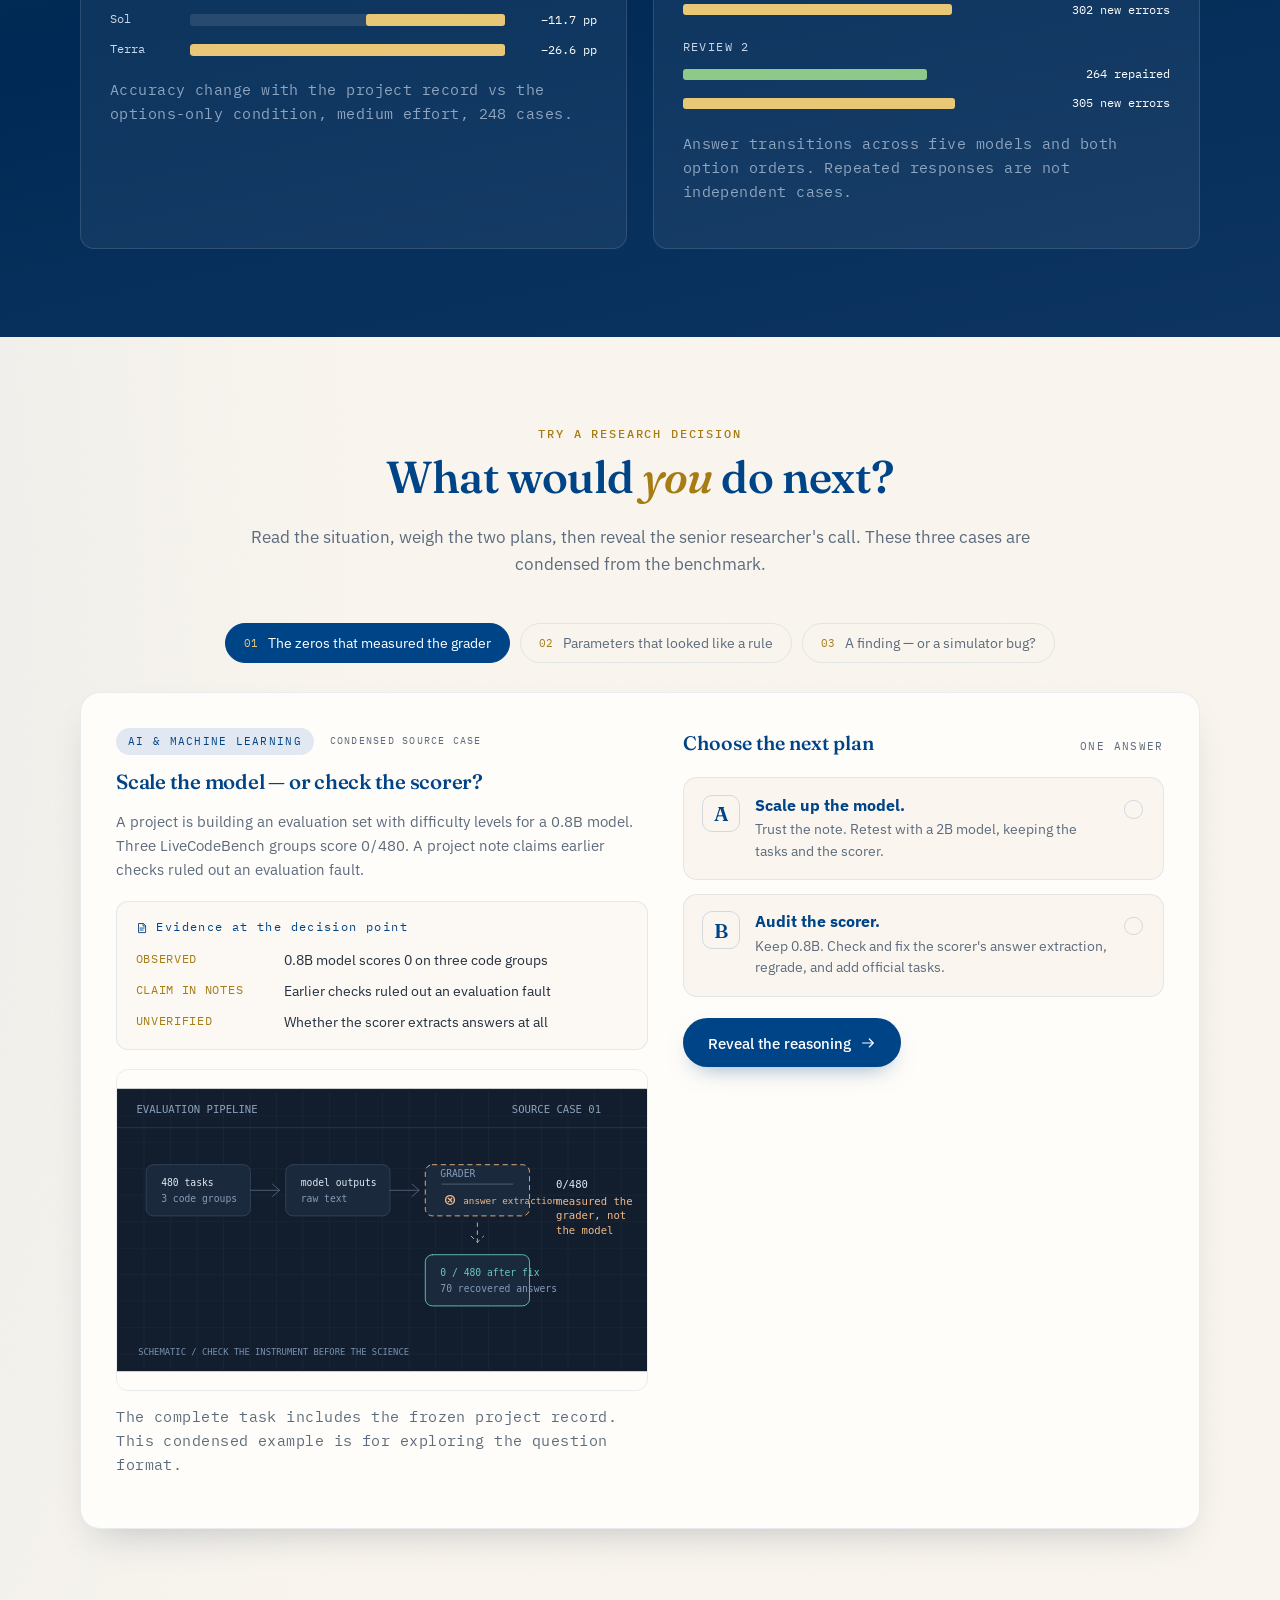
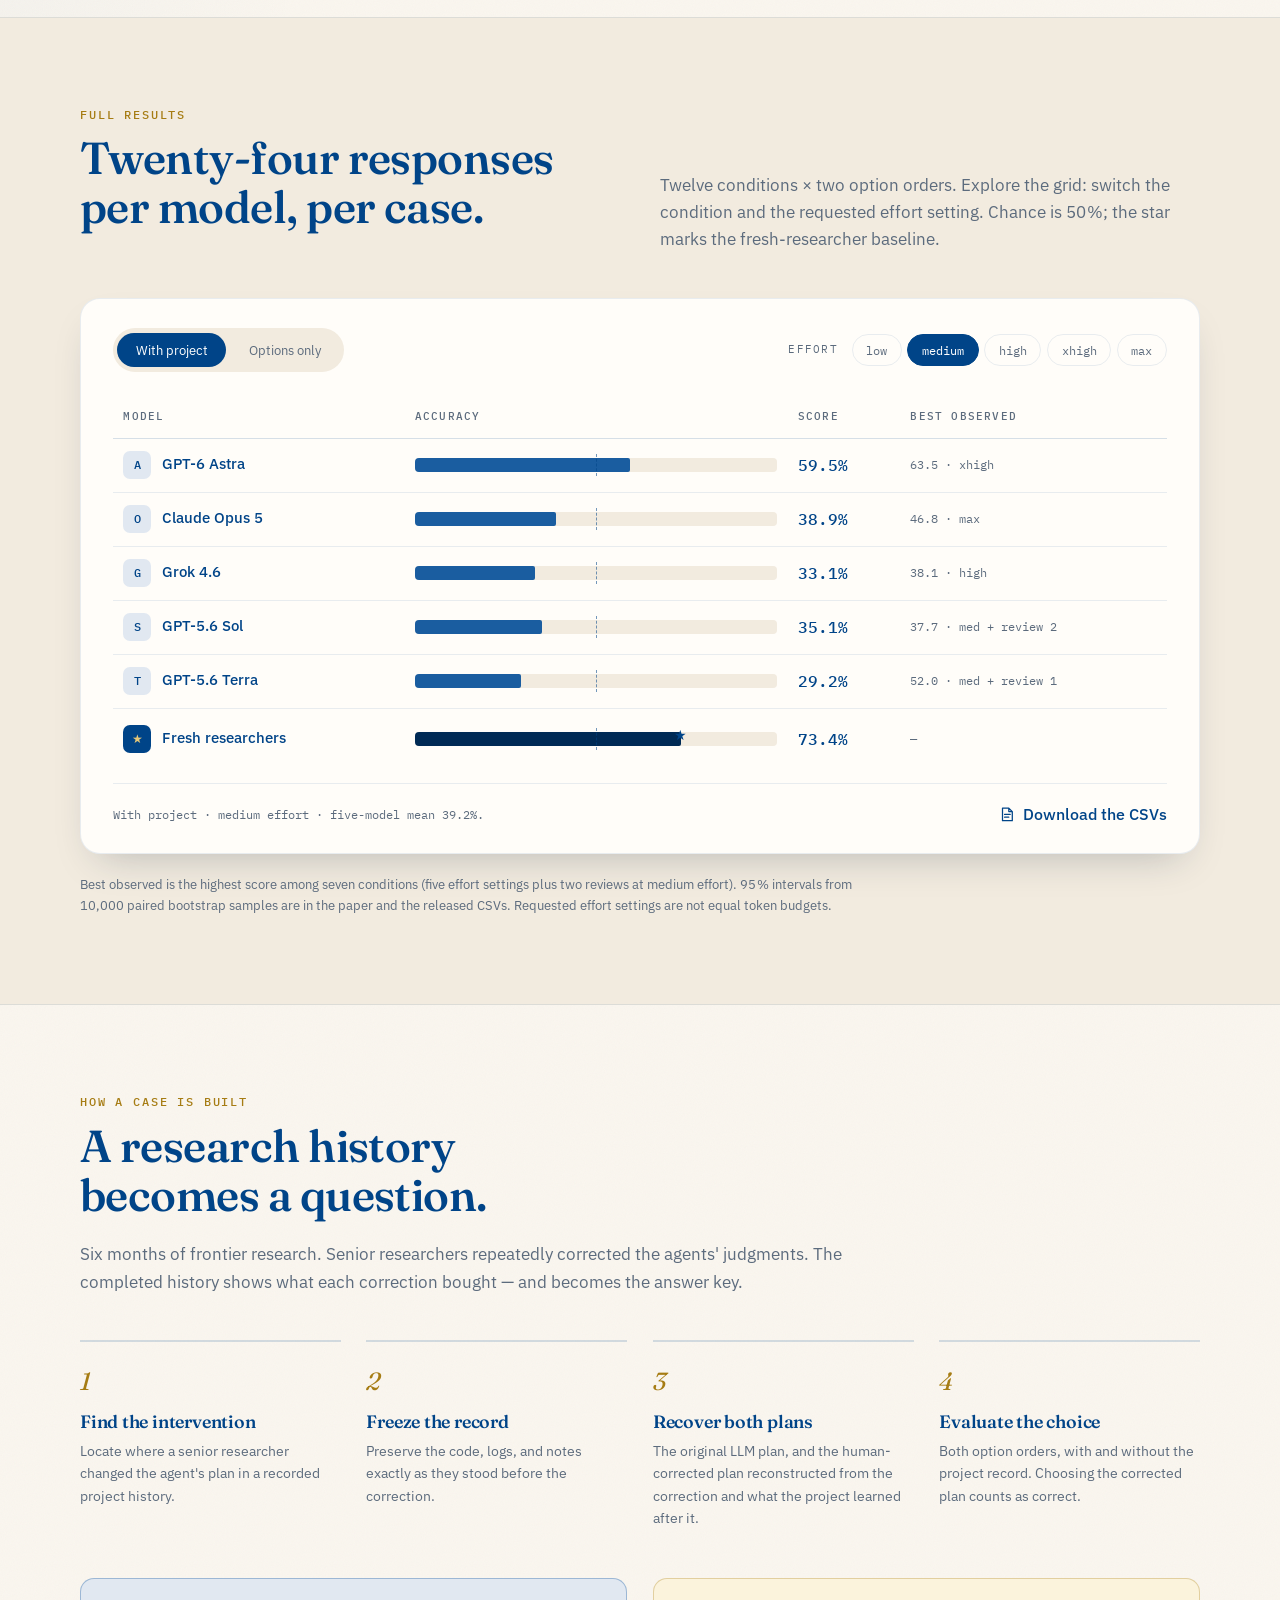
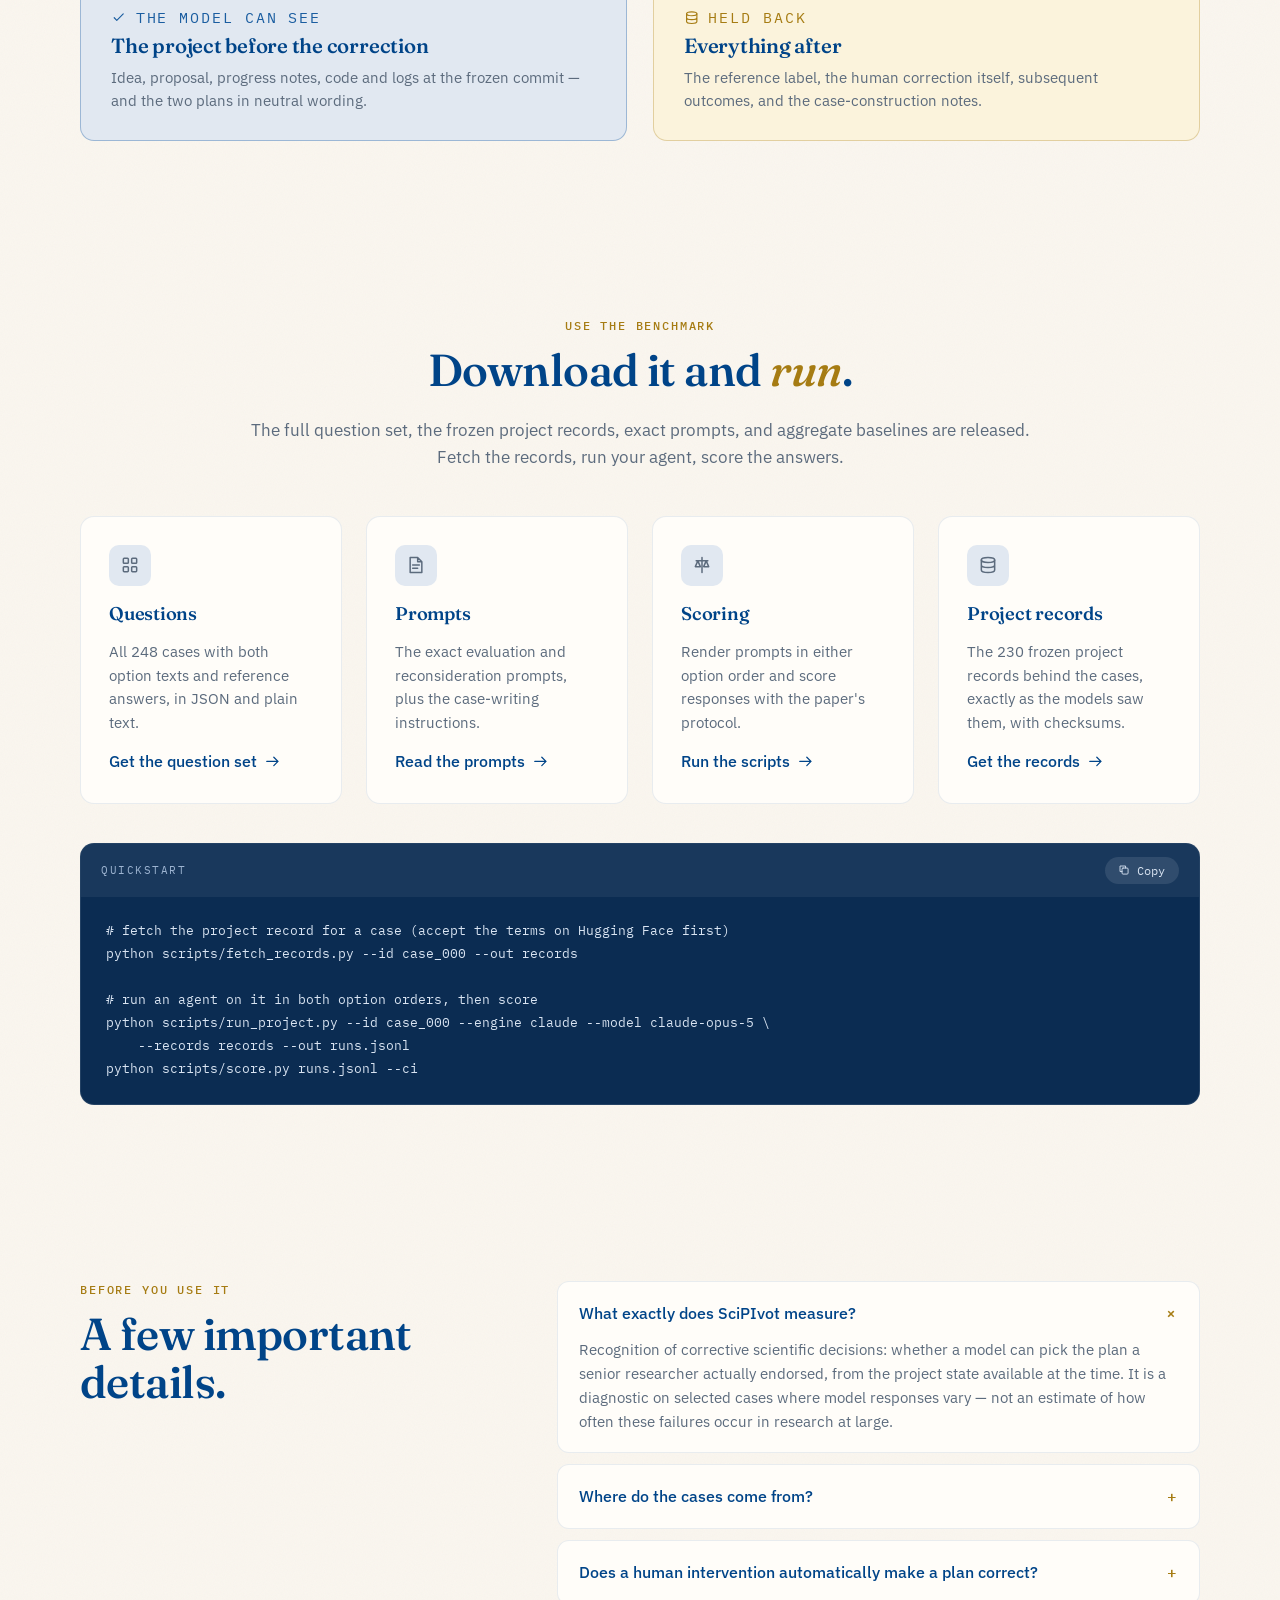
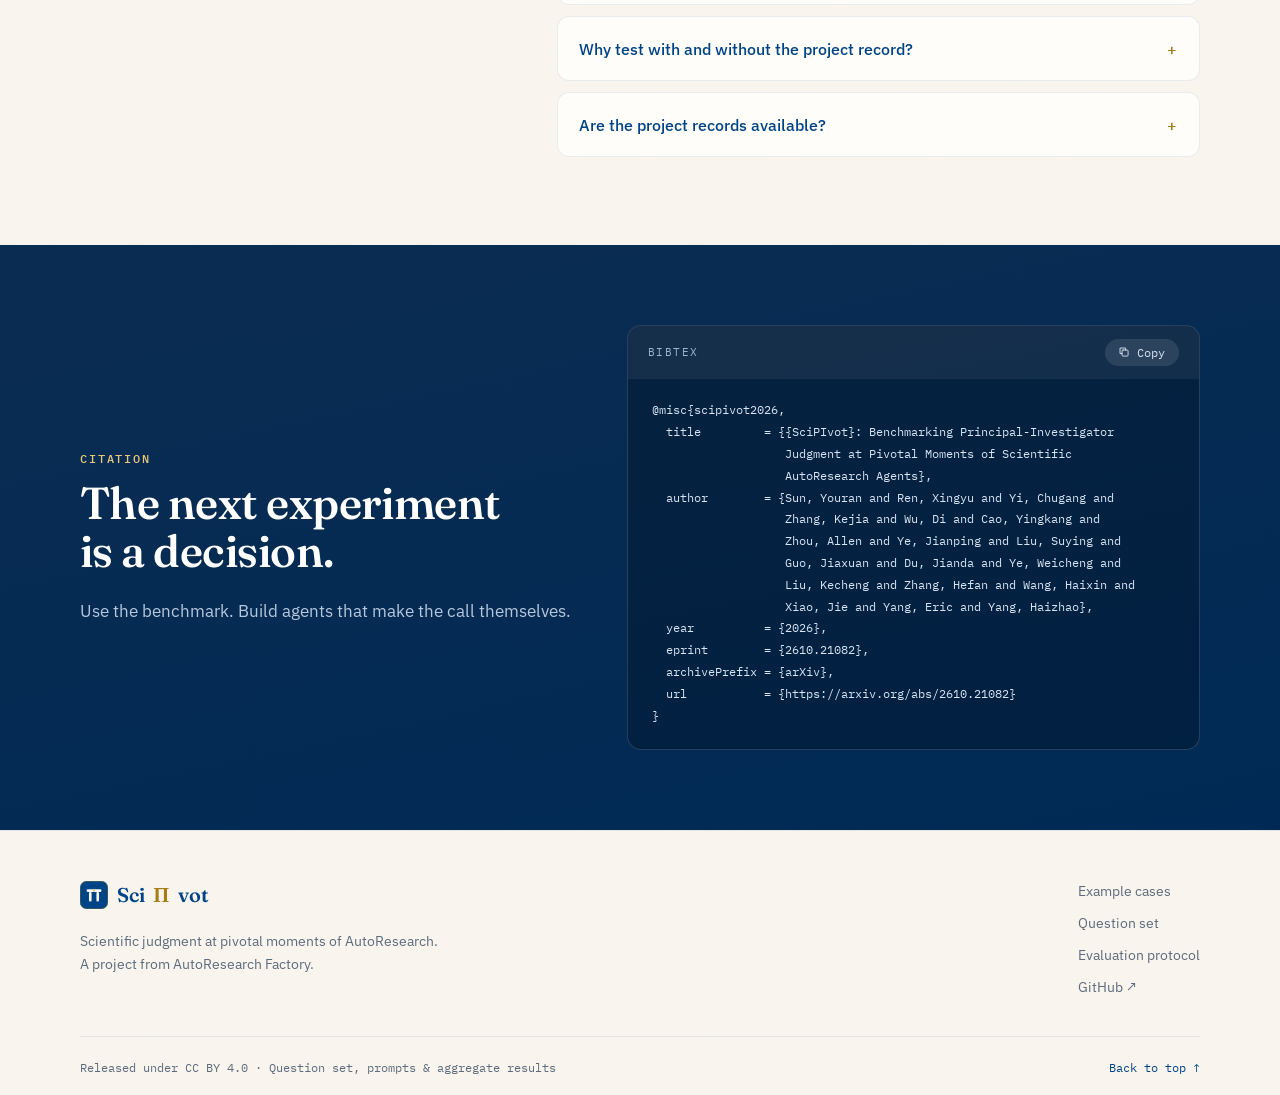
==== commit 7756ba0e: "Add Paper and Dataset links to the landing-page nav" ====
--- a/docs/index.html
+++ b/docs/index.html
@@ -45,6 +45,8 @@
         <a href="#results">Results</a>
         <a href="#protocol">Protocol</a>
         <a href="#use">Use the benchmark</a>
+        <a href="https://arxiv.org/abs/2610.21082">Paper</a>
+        <a href="https://huggingface.co/datasets/sun1245/SciPIvot">Dataset</a>
         <a class="nav-github" href="https://github.com/AutoResearch-Factory/SciPIvot"><svg class="icon"><use href="#icon-github"/></svg>GitHub</a>
       </nav>
     </div>
